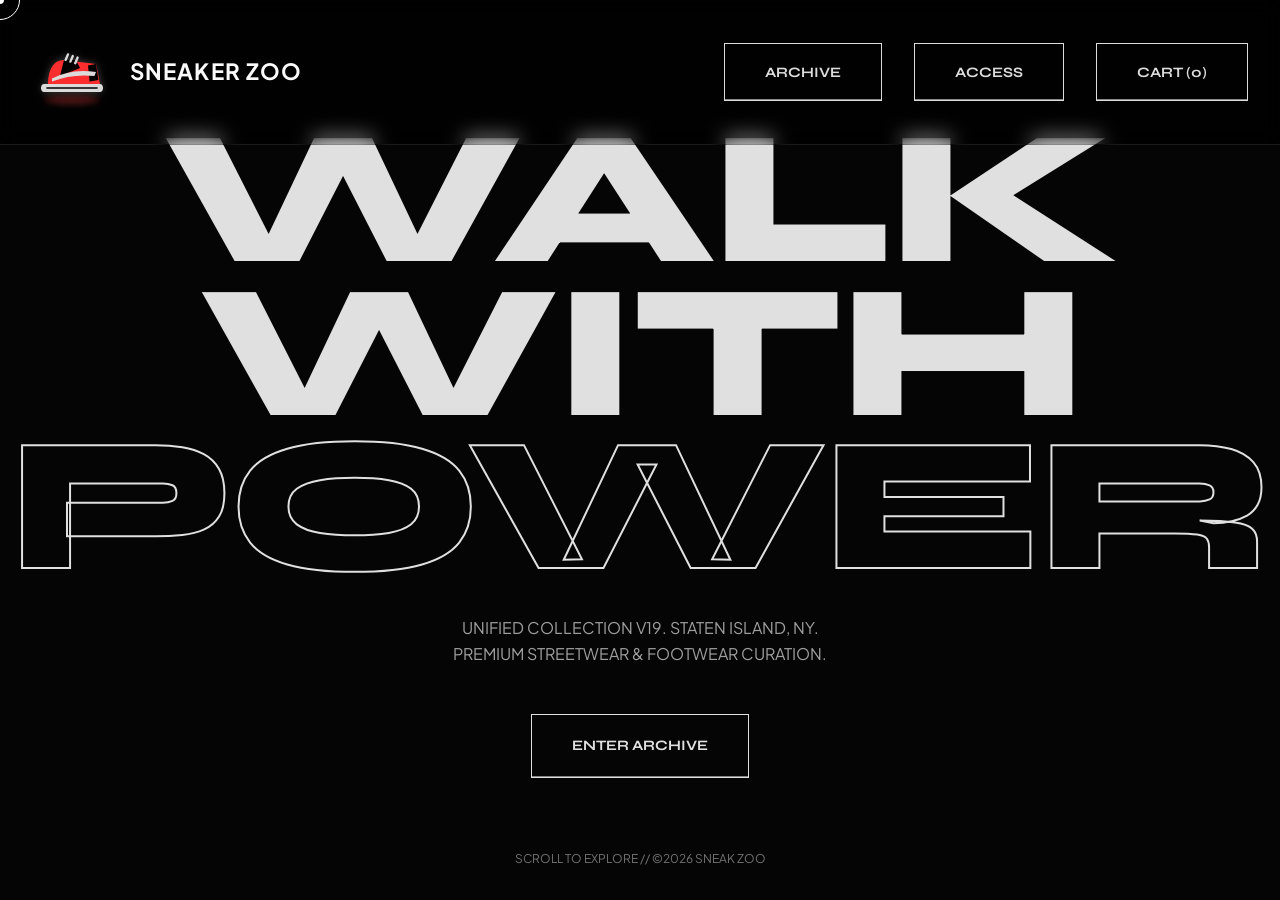
==== index.html @ f23b1800 "init: Sneaker Zoo & Apparel — full e-commerce platform with Deep Void aesthetic" ====
<!DOCTYPE html>
<html lang="en">

<head>
      <meta charset="UTF-8">
      <meta name="viewport" content="width=device-width, initial-scale=1.0">
      <title>SNEAKER ZOO // FUTURE COMMERCE</title>
      <meta name="description"
            content="The world's premier destination for kinetic footwear and rare digital artifacts. Est. 2026.">
      <link rel="stylesheet" href="styles.css">
</head>

<body>

      <!-- STEP 3: CUSTOM HEADER (Placeholder) -->
      <!-- Header injected by script.js -->

      <main class="full-height flex-center" style="flex-direction: column; position: relative;">

            <!-- HERO TEXT -->
            <h1 style="font-size: 15vw; text-align: center; line-height: 0.8; margin-bottom: 2rem;">
                  WALK<br>WITH<br><span
                        style="color: transparent; -webkit-text-stroke: 2px var(--hologram);">POWER</span>
            </h1>

            <div
                  style="font-family: var(--font-body); max-width: 400px; text-align: center; margin-bottom: 3rem; opacity: 0.7;">
                  UNIFIED COLLECTION V19. STATEN ISLAND, NY.<br>
                  PREMIUM STREETWEAR & FOOTWEAR CURATION.
            </div>

            <a href="showcase.html" class="btn-magnet">ENTER ARCHIVE</a>

      </main>

      <!-- STEP 4: CUSTOM FOOTER (Placeholder) -->
      <footer
            style="position: fixed; bottom: 0; width: 100%; padding: 2rem; text-align: center; opacity: 0.5; font-size: 12px;">
            SCROLL TO EXPLORE // ©2026 SNEAK ZOO
      </footer>

      <script src="script.js"></script>
</body>

</html>
---- styles.css ----
/* 
   SNEAKER ZOO // PHASE 19 // UNIFIED BESPOKE THEME
   FONT: Syne (Headers) + Plus Jakarta Sans (Body)
   AESTHETIC: Deep Void + Holographic Silver
*/

@import url('https://fonts.googleapis.com/css2?family=Plus+Jakarta+Sans:wght@400;500;700&family=Syne:wght@400;700;800&display=swap');

:root {
    /* --- PALETTE --- */
    --void: #050505;
    --hologram: #E0E0E0;
    --accent: #FF3333;
    /* Vivid "Error" Red for bespoke interaction */
    --surface: #0F0F0F;
    --line: rgba(224, 224, 224, 0.1);

    /* --- TYPOGRAPHY --- */
    --font-head: 'Syne', sans-serif;
    --font-body: 'Plus Jakarta Sans', sans-serif;

    /* --- SPACING & LAYOUT --- */
    --pad: 2rem;
    --radius: 0px;
    /* Brutalist sharp */
}

/* --- RESET & BASE --- */
* {
    margin: 0;
    padding: 0;
    box-sizing: border-box;
    cursor: none;
    /* Custom cursor system coming */
}

body {
    background-color: var(--void);
    color: var(--hologram);
    font-family: var(--font-body);
    font-size: 16px;
    line-height: 1.6;
    overflow-x: hidden;
    -webkit-font-smoothing: antialiased;
}

h1,
h2,
h3,
h4,
h5,
h6 {
    font-family: var(--font-head);
    font-weight: 800;
    text-transform: uppercase;
    line-height: 0.9;
    letter-spacing: -0.02em;
}

a {
    color: inherit;
    text-decoration: none;
}

/* --- CUSTOM ELEMENTS (STEP 1) --- */

/* 1. MAGNETIC BUTTONS */
.btn-magnet {
    display: inline-flex;
    align-items: center;
    justify-content: center;
    padding: 1.2rem 2.5rem;
    border: 1px solid var(--hologram);
    background: transparent;
    color: var(--hologram);
    font-family: var(--font-head);
    font-weight: 700;
    font-size: 0.9rem;
    text-transform: uppercase;
    position: relative;
    overflow: hidden;
    transition: all 0.3s cubic-bezier(0.19, 1, 0.22, 1);
    cursor: pointer;
    /* Fallback */
}

.btn-magnet::before {
    content: '';
    position: absolute;
    top: 0;
    left: 0;
    width: 100%;
    height: 100%;
    background: var(--hologram);
    transform: translateY(100%);
    transition: transform 0.3s cubic-bezier(0.19, 1, 0.22, 1);
    z-index: -1;
}

.btn-magnet:hover {
    color: var(--void);
    border-color: var(--hologram);
}

.btn-magnet:hover::before {
    transform: translateY(0);
}

/* 2. GLASS CARDS */
.card-glass {
    background: rgba(255, 255, 255, 0.02);
    border: 1px solid var(--line);
    padding: 2rem;
    transition: transform 0.4s ease, border-color 0.4s ease;
    position: relative;
    overflow: hidden;
}

.card-glass:hover {
    border-color: var(--hologram);
    transform: translateY(-5px);
}

/* 3. INPUT FIELDS */
.input-bespoke {
    width: 100%;
    background: transparent;
    border: none;
    border-bottom: 2px solid var(--line);
    padding: 1rem 0;
    color: var(--hologram);
    font-family: var(--font-body);
    font-size: 1.2rem;
    transition: border-color 0.3s;
    outline: none;
}

.input-bespoke:focus {
    border-color: var(--accent);
}

/* --- UTILITIES --- */
.text-center {
    text-align: center;
}

.full-height {
    min-height: 100vh;
}

.flex-center {
    display: flex;
    align-items: center;
    justify-content: center;
}

.grid-base {
    display: grid;
    grid-template-columns: repeat(auto-fit, minmax(300px, 1fr));
    gap: 2rem;
    padding: var(--pad);
}

/* --- RESPONSIVE BREAKPOINTS --- */
@media (max-width: 768px) {
    :root {
        --pad: 1rem;
    }

    body {
        font-size: 14px;
    }

    /* Stack Header */
    .header-glass {
        flex-direction: column;
        padding: 1rem !important;
        gap: 1rem;
    }

    .header-glass nav {
        width: 100%;
        justify-content: center;
        flex-wrap: wrap;
        gap: 0.5rem !important;
    }

    .btn-magnet {
        padding: 0.8rem 1.2rem;
        font-size: 0.75rem;
    }

    /* Stack Grid */
    .grid-base {
        grid-template-columns: 1fr;
    }

    /* Adjust Logo */
    .sneaker-icon {
        transform: scale(0.8);
    }
}

/* --- CUSTOM HEADER & NAV (Step 3 & 5) --- */
#bespoke-header {
    mix-blend-mode: difference;
    padding: var(--pad);
    transition: transform 0.4s ease;
}

#bespoke-header.hidden {
    transform: translateY(-100%);
}

.brand {
    color: var(--hologram);
    text-shadow: 0 0 20px rgba(255, 255, 255, 0.5);
    transition: opacity 0.3s;
}

.brand:hover {
    opacity: 0.5;
}

/* --- CUSTOM FOOTER (Step 4) --- */
.bespoke-footer {
    position: fixed;
    bottom: 0;
    left: 0;
    width: 100%;
    padding: var(--pad);
    display: flex;
    justify-content: space-between;
    align-items: flex-end;
    pointer-events: none;
    z-index: 50;
    mix-blend-mode: difference;
}

.footer-link {
    pointer-events: auto;
    font-family: var(--font-head);
    font-size: 10px;
    letter-spacing: 2px;
    color: var(--hologram);
    text-transform: uppercase;
    opacity: 0.5;
    transition: opacity 0.3s;
}

.footer-link:hover {
    opacity: 1;
    text-decoration: line-through;
}

/* --- CUSTOM CURSOR (Placeholder for JS) --- */
#cursor-dot,
#cursor-ring {
    position: fixed;
    top: 0;
    left: 0;
    pointer-events: none;
    z-index: 9999;
    translate: -50% -50%;
    mix-blend-mode: difference;
}

#cursor-dot {
    width: 8px;
    height: 8px;
    background: white;
    border-radius: 50%;
}

#cursor-ring {
    width: 40px;
    height: 40px;
    border: 1px solid white;
    border-radius: 50%;
    transition: width 0.2s, height 0.2s;
}

/* --- KINETIC DECONSTRUCTION LOGO --- */
.sneaker-icon {
    /* Container settings */
    filter: drop-shadow(0 0 5px rgba(224, 224, 224, 0.3));
    transition: filter 0.3s ease;
}

/* Individual Parts Transition */
.k-part {
    transition: transform 0.4s cubic-bezier(0.34, 1.56, 0.64, 1);
    /* Bouncy return */
    transform-origin: center center;
}

/* --- HOVER STATE: DETONATE --- */
.logo:hover .sneaker-icon {
    filter: drop-shadow(0 0 20px var(--accent));
}

/* 1. Sole drops down */
.logo:hover .k-sole {
    transform: translateY(18px) rotate(-6deg);
}

/* 2. Upper body floats up and left */
.logo:hover .k-upper {
    transform: translate(-6px, -18px) rotate(6deg);
}

/* 3. Panels expand outward */
.logo:hover .k-panel {
    transform: scale(1.15) translate(0px, -6px);
}

/* 4. Swoosh shoots to the right */
.logo:hover .k-swoosh {
    transform: translate(28px, -6px) scale(1.1) rotate(12deg);
}

/* 5. Laces pop off the top */
.logo:hover .k-laces {
    transform: translate(6px, -28px) rotate(18deg);
}

/* 6. Shadow shrinks */
.logo:hover .k-shadow {
    transform: scale(0.5);
    opacity: 0.4;
}
/* HEADER CLASS (Moved from Inline) */
.header-glass {
    position: fixed;
    top: 0;
    left: 0;
    width: 100%;
    padding: 1.5rem 3rem;
    display: flex;
    justify-content: space-between;
    align-items: center;
    z-index: 999;
    transition: transform 0.4s ease;
    backdrop-filter: blur(10px);
    background: rgba(5, 5, 5, 0.8);
    border-bottom: 1px solid rgba(255, 255, 255, 0.1);
}
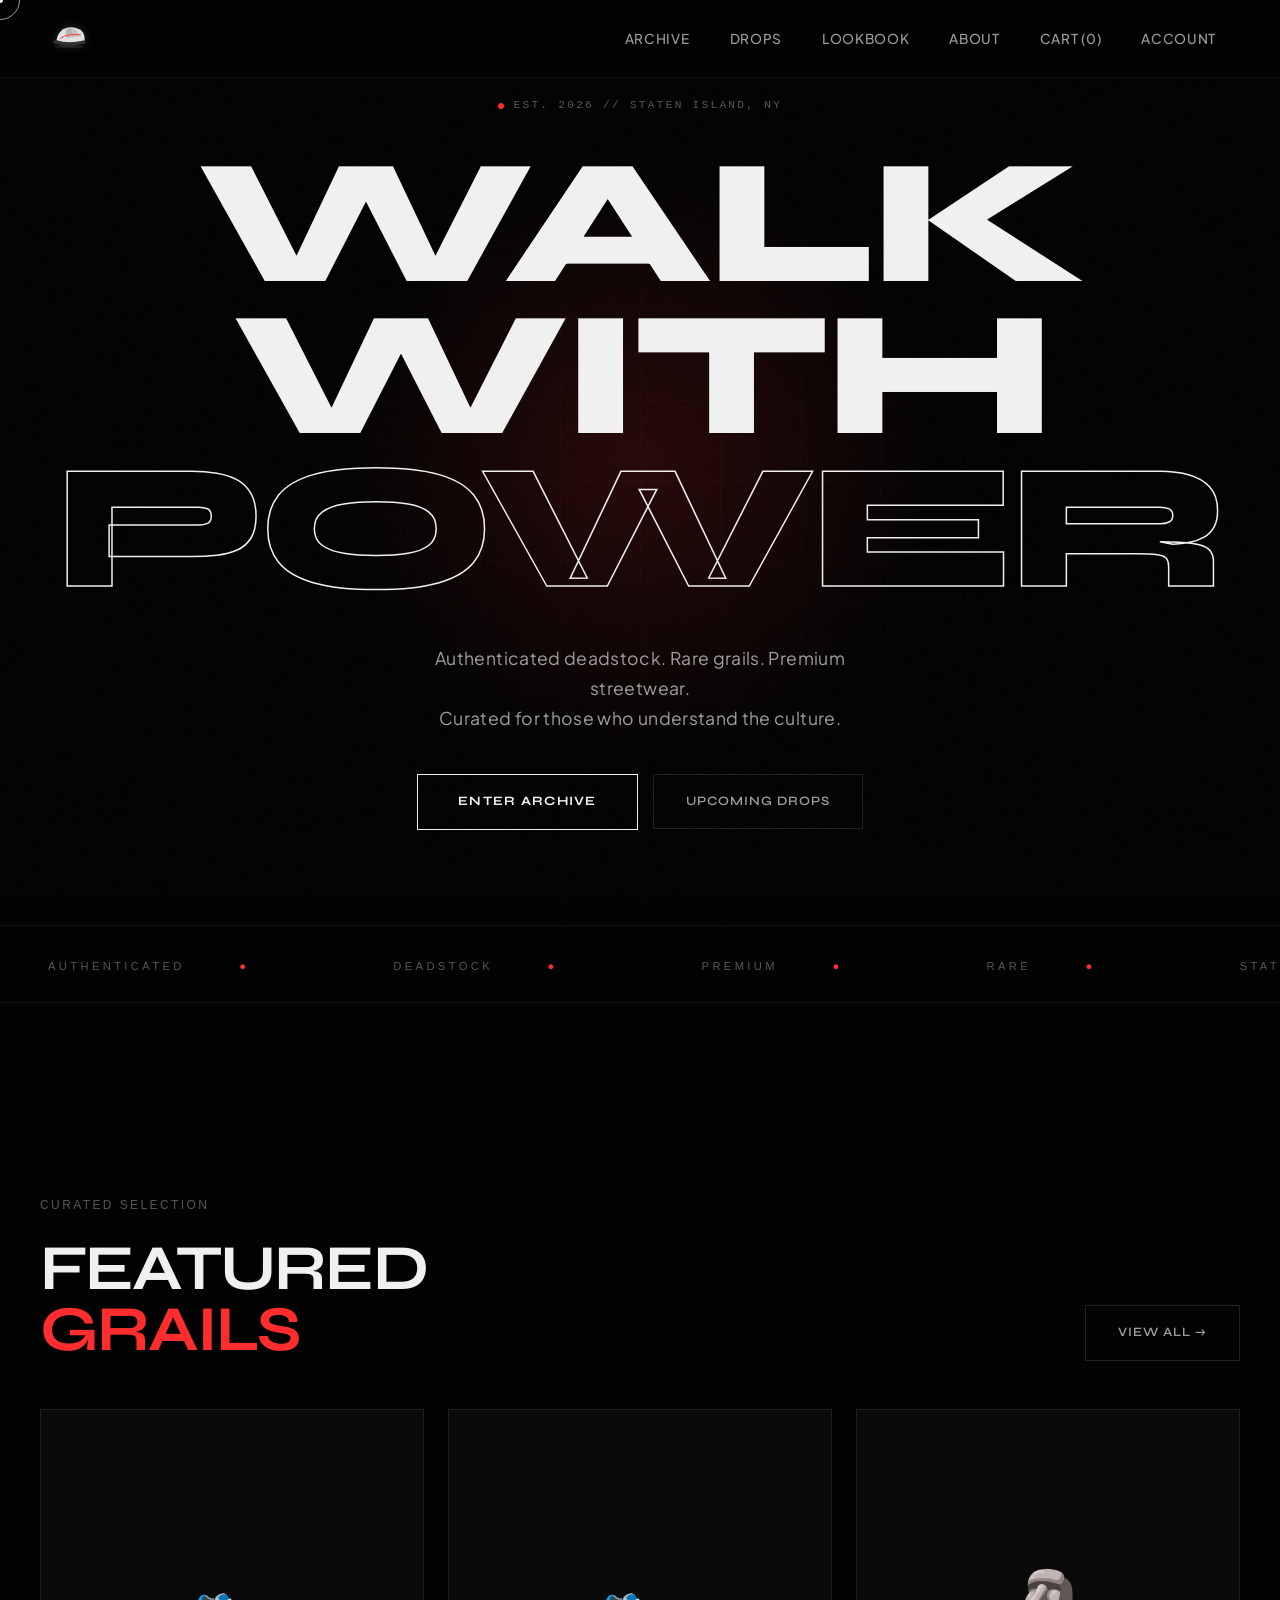
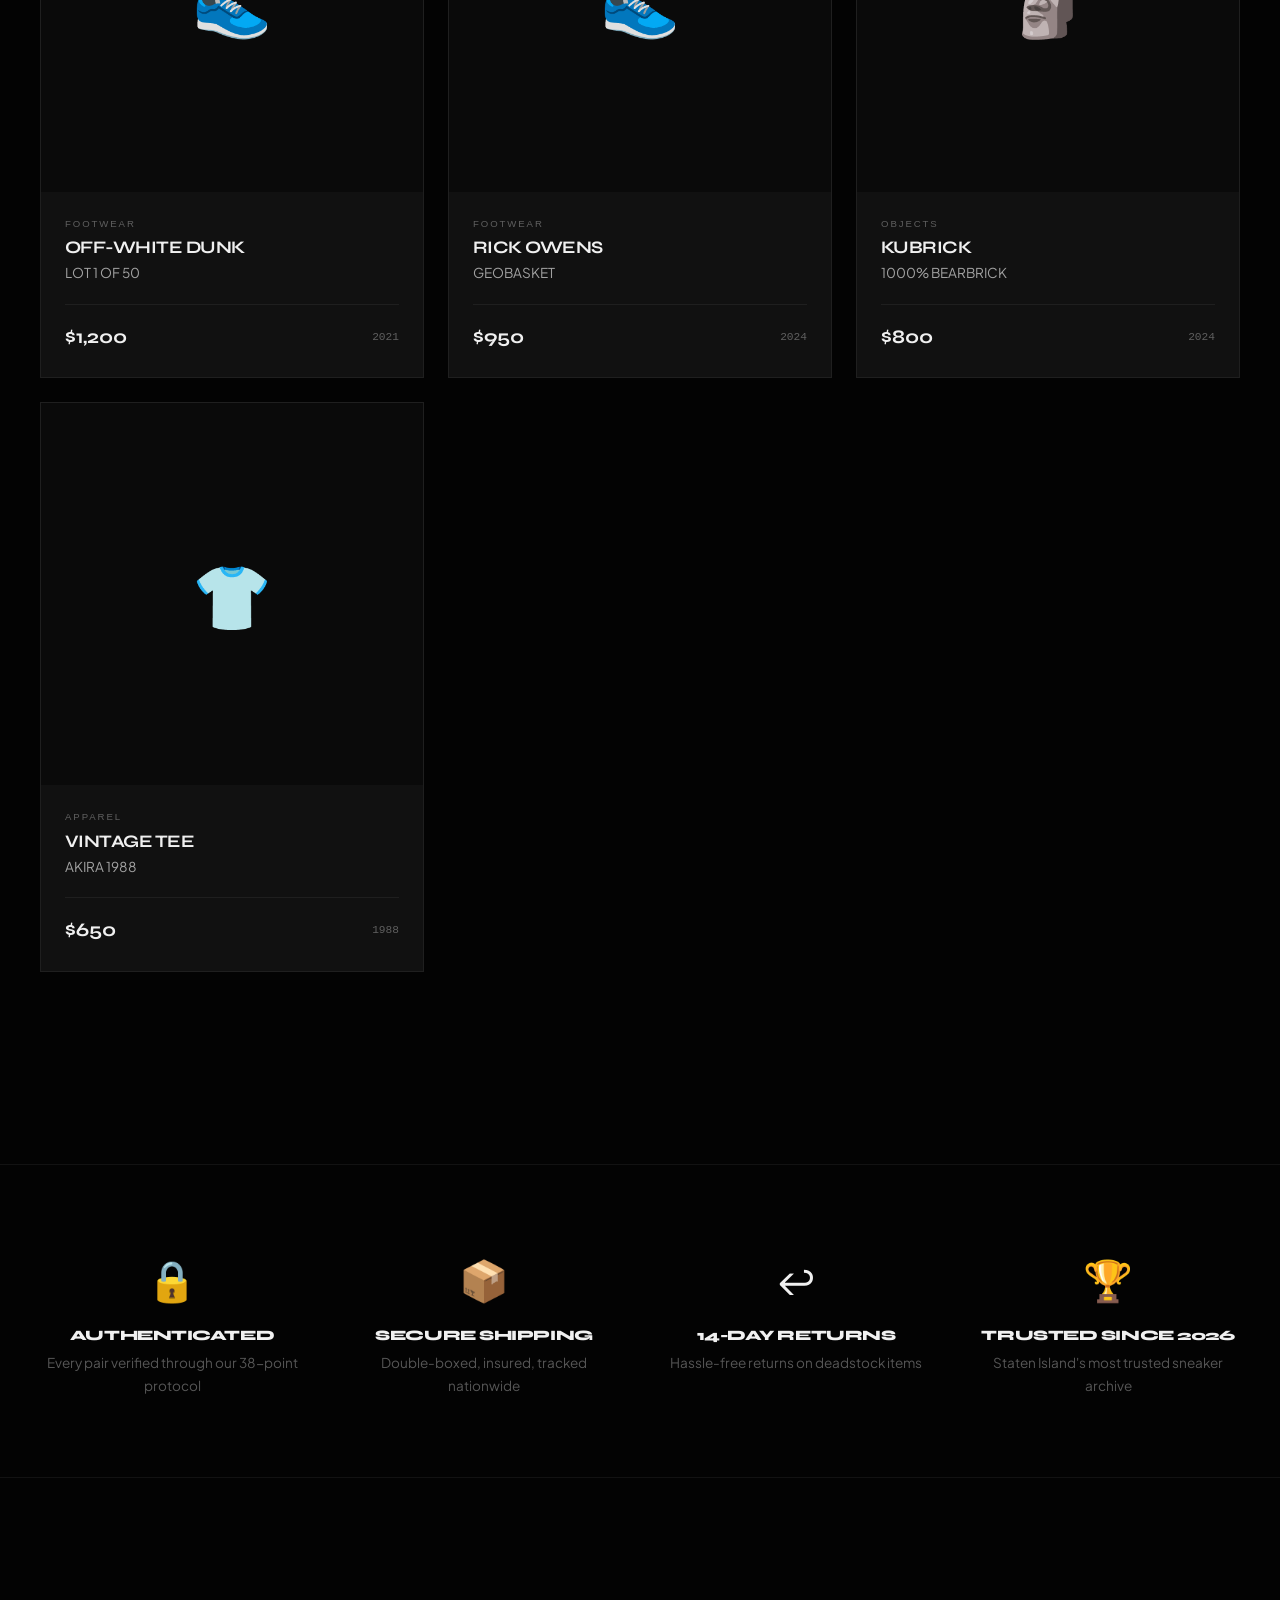
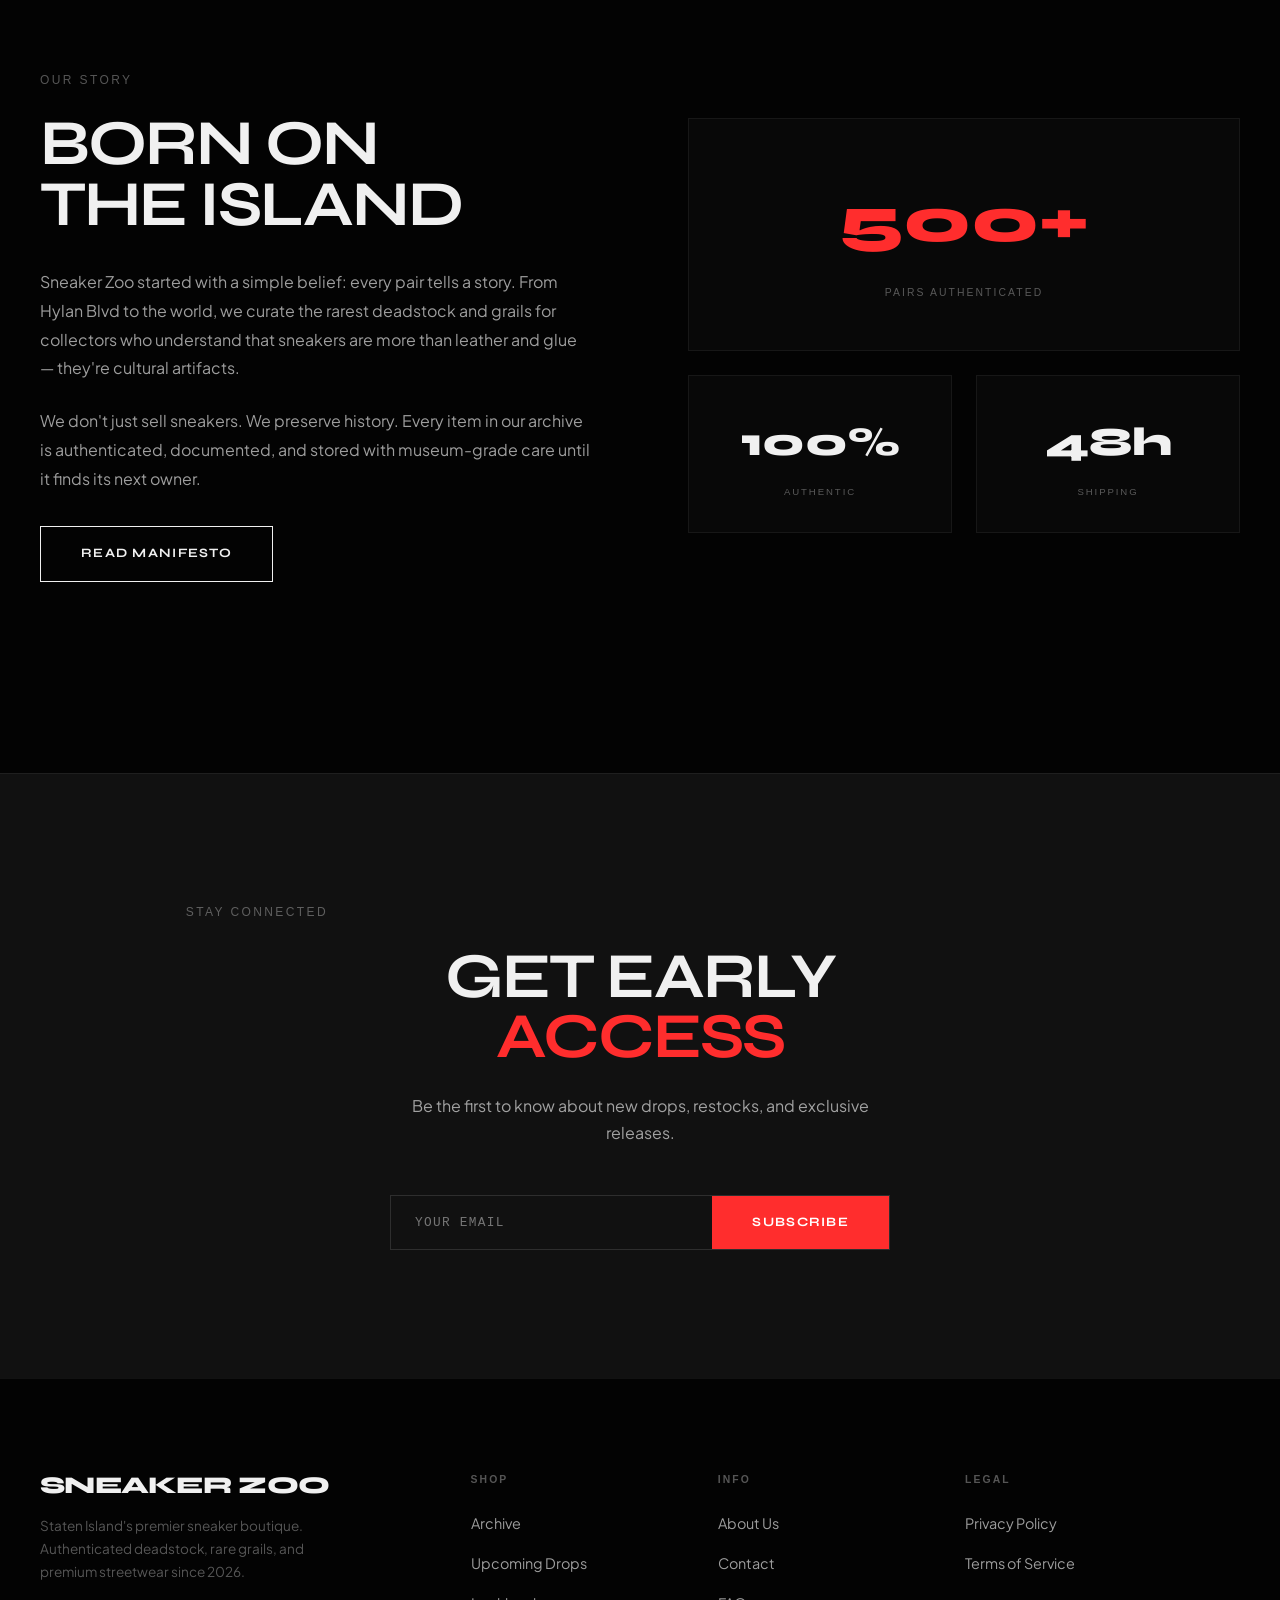
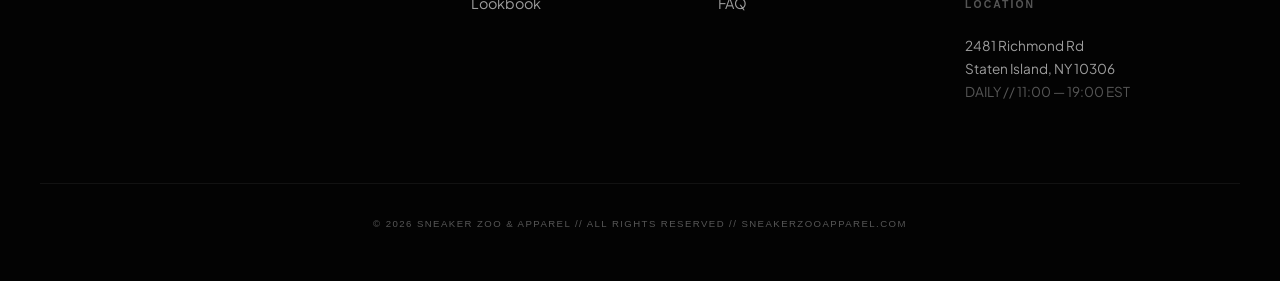
==== commit 853e3c61: "v2.0: Full creative overhaul — Midnight Luxury × Industrial Streetwear - Complete redesign with Deep" ====
--- a/index.html
+++ b/index.html
@@ -2,44 +2,193 @@
 <html lang="en">
 
 <head>
-      <meta charset="UTF-8">
-      <meta name="viewport" content="width=device-width, initial-scale=1.0">
-      <title>SNEAKER ZOO // FUTURE COMMERCE</title>
-      <meta name="description"
-            content="The world's premier destination for kinetic footwear and rare digital artifacts. Est. 2026.">
-      <link rel="stylesheet" href="styles.css">
+    <meta charset="UTF-8">
+    <meta name="viewport" content="width=device-width, initial-scale=1.0">
+    <title>SNEAKER ZOO — Staten Island's Premier Sneaker Boutique</title>
+    <meta name="description"
+        content="Authenticated deadstock, rare grails, and premium streetwear. Staten Island's most trusted sneaker archive since 2026.">
+    <meta property="og:title" content="SNEAKER ZOO — Walk With Power">
+    <meta property="og:description" content="Authenticated deadstock, rare grails, and premium streetwear.">
+    <meta property="og:type" content="website">
+    <link rel="icon" type="image/jpeg" href="favicon.jpeg">
+    <link rel="stylesheet" href="styles.css">
 </head>
 
-<body>
+<body class="loading">
 
-      <!-- STEP 3: CUSTOM HEADER (Placeholder) -->
-      <!-- Header injected by script.js -->
+    <!-- LOADER -->
+    <div id="loader">
+        <div class="loader-brand">SNEAKER ZOO</div>
+        <div class="loader-bar"></div>
+    </div>
 
-      <main class="full-height flex-center" style="flex-direction: column; position: relative;">
+    <!-- GRAIN -->
+    <div class="noise-overlay" aria-hidden="true"></div>
 
-            <!-- HERO TEXT -->
-            <h1 style="font-size: 15vw; text-align: center; line-height: 0.8; margin-bottom: 2rem;">
-                  WALK<br>WITH<br><span
-                        style="color: transparent; -webkit-text-stroke: 2px var(--hologram);">POWER</span>
+    <a href="#main-content" class="skip-link">Skip to main content</a>
+
+    <!-- HEADER injected by JS -->
+
+    <main id="main-content">
+
+        <!-- ═══ HERO ═══ -->
+        <section class="hero">
+            <div class="hero-grid"></div>
+            <div class="hero-glow"></div>
+
+            <div class="hero-badge">
+                <span class="pulse-dot"></span>
+                <span>EST. 2026 // STATEN ISLAND, NY</span>
+            </div>
+
+            <h1 class="hero-title">
+                <span>WALK</span><br>
+                <span>WITH</span><br>
+                <span class="stroke-text">POWER</span>
             </h1>
 
-            <div
-                  style="font-family: var(--font-body); max-width: 400px; text-align: center; margin-bottom: 3rem; opacity: 0.7;">
-                  UNIFIED COLLECTION V19. STATEN ISLAND, NY.<br>
-                  PREMIUM STREETWEAR & FOOTWEAR CURATION.
+            <p class="hero-subtitle">
+                Authenticated deadstock. Rare grails. Premium streetwear.<br>
+                Curated for those who understand the culture.
+            </p>
+
+            <div style="display: flex; gap: 1rem; position: relative; z-index: 2; flex-wrap: wrap; justify-content: center;">
+                <a href="showcase.html" class="btn-magnet">ENTER ARCHIVE</a>
+                <a href="drops.html" class="btn-gallery">UPCOMING DROPS</a>
             </div>
+        </section>
 
-            <a href="showcase.html" class="btn-magnet">ENTER ARCHIVE</a>
+        <!-- ═══ MARQUEE ═══ -->
+        <div class="marquee">
+            <div class="marquee-track">
+                <span>AUTHENTICATED <span class="accent-dot">●</span></span>
+                <span>DEADSTOCK <span class="accent-dot">●</span></span>
+                <span>PREMIUM <span class="accent-dot">●</span></span>
+                <span>RARE <span class="accent-dot">●</span></span>
+                <span>STATEN ISLAND <span class="accent-dot">●</span></span>
+                <span>CULTURE <span class="accent-dot">●</span></span>
+                <span>GRAILS <span class="accent-dot">●</span></span>
+                <span>STREETWEAR <span class="accent-dot">●</span></span>
+                <!-- Duplicate for seamless loop -->
+                <span>AUTHENTICATED <span class="accent-dot">●</span></span>
+                <span>DEADSTOCK <span class="accent-dot">●</span></span>
+                <span>PREMIUM <span class="accent-dot">●</span></span>
+                <span>RARE <span class="accent-dot">●</span></span>
+                <span>STATEN ISLAND <span class="accent-dot">●</span></span>
+                <span>CULTURE <span class="accent-dot">●</span></span>
+                <span>GRAILS <span class="accent-dot">●</span></span>
+                <span>STREETWEAR <span class="accent-dot">●</span></span>
+            </div>
+        </div>
 
-      </main>
+        <!-- ═══ FEATURED PRODUCTS ═══ -->
+        <section class="section">
+            <div class="container">
+                <div class="reveal" style="display: flex; justify-content: space-between; align-items: flex-end; margin-bottom: 3rem; flex-wrap: wrap; gap: 1rem;">
+                    <div>
+                        <p class="chapter-title">CURATED SELECTION</p>
+                        <h2 class="display-medium">Featured<br><span class="text-accent">Grails</span></h2>
+                    </div>
+                    <a href="showcase.html" class="btn-gallery">VIEW ALL →</a>
+                </div>
 
-      <!-- STEP 4: CUSTOM FOOTER (Placeholder) -->
-      <footer
-            style="position: fixed; bottom: 0; width: 100%; padding: 2rem; text-align: center; opacity: 0.5; font-size: 12px;">
-            SCROLL TO EXPLORE // ©2026 SNEAK ZOO
-      </footer>
+                <div id="featured-grid" class="grid-base stagger-children" style="padding: 0;">
+                    <!-- Injected by JS — top 4 products -->
+                </div>
+            </div>
+        </section>
 
-      <script src="script.js"></script>
+        <!-- ═══ TRUST BADGES ═══ -->
+        <section style="border-top: 1px solid var(--line); border-bottom: 1px solid var(--line); padding: 5rem 0;">
+            <div class="container">
+                <div class="reveal" style="display: grid; grid-template-columns: repeat(auto-fit, minmax(220px, 1fr)); gap: 3rem; text-align: center;">
+                    <div>
+                        <div style="font-size: 2.5rem; margin-bottom: 1rem;">🔒</div>
+                        <h4 style="font-family: var(--font-head); font-size: 0.9rem; margin-bottom: 0.5rem;">AUTHENTICATED</h4>
+                        <p style="font-size: 0.85rem; color: var(--text-muted);">Every pair verified through our 38-point protocol</p>
+                    </div>
+                    <div>
+                        <div style="font-size: 2.5rem; margin-bottom: 1rem;">📦</div>
+                        <h4 style="font-family: var(--font-head); font-size: 0.9rem; margin-bottom: 0.5rem;">SECURE SHIPPING</h4>
+                        <p style="font-size: 0.85rem; color: var(--text-muted);">Double-boxed, insured, tracked nationwide</p>
+                    </div>
+                    <div>
+                        <div style="font-size: 2.5rem; margin-bottom: 1rem;">↩️</div>
+                        <h4 style="font-family: var(--font-head); font-size: 0.9rem; margin-bottom: 0.5rem;">14-DAY RETURNS</h4>
+                        <p style="font-size: 0.85rem; color: var(--text-muted);">Hassle-free returns on deadstock items</p>
+                    </div>
+                    <div>
+                        <div style="font-size: 2.5rem; margin-bottom: 1rem;">🏆</div>
+                        <h4 style="font-family: var(--font-head); font-size: 0.9rem; margin-bottom: 0.5rem;">TRUSTED SINCE 2026</h4>
+                        <p style="font-size: 0.85rem; color: var(--text-muted);">Staten Island's most trusted sneaker archive</p>
+                    </div>
+                </div>
+            </div>
+        </section>
+
+        <!-- ═══ BRAND STORY ═══ -->
+        <section class="section">
+            <div class="container" style="display: grid; grid-template-columns: 1fr 1fr; gap: 6rem; align-items: center;">
+                <div class="reveal-left">
+                    <p class="chapter-title">OUR STORY</p>
+                    <h2 class="display-medium" style="margin-bottom: 2rem;">Born On<br>The Island</h2>
+                    <p style="margin-bottom: 1.5rem; line-height: 1.8;">
+                        Sneaker Zoo started with a simple belief: every pair tells a story. From Hylan Blvd to the world, 
+                        we curate the rarest deadstock and grails for collectors who understand that sneakers are more 
+                        than leather and glue — they're cultural artifacts.
+                    </p>
+                    <p style="margin-bottom: 2rem; line-height: 1.8;">
+                        We don't just sell sneakers. We preserve history. Every item in our archive is authenticated, 
+                        documented, and stored with museum-grade care until it finds its next owner.
+                    </p>
+                    <a href="about.html" class="btn-magnet">READ MANIFESTO</a>
+                </div>
+                <div class="reveal-right" style="display: flex; flex-direction: column; gap: 1.5rem;">
+                    <div class="card-glass" style="text-align: center; padding: 3rem;">
+                        <div style="font-family: var(--font-head); font-size: 4rem; font-weight: 800; color: var(--accent);">500+</div>
+                        <div style="font-family: var(--font-cyber); font-size: 0.65rem; letter-spacing: 0.2em; color: var(--text-muted); margin-top: 0.5rem;">PAIRS AUTHENTICATED</div>
+                    </div>
+                    <div style="display: grid; grid-template-columns: 1fr 1fr; gap: 1.5rem;">
+                        <div class="card-glass" style="text-align: center; padding: 2rem;">
+                            <div style="font-family: var(--font-head); font-size: 2.5rem; font-weight: 800;">100%</div>
+                            <div style="font-family: var(--font-cyber); font-size: 0.6rem; letter-spacing: 0.2em; color: var(--text-muted); margin-top: 0.5rem;">AUTHENTIC</div>
+                        </div>
+                        <div class="card-glass" style="text-align: center; padding: 2rem;">
+                            <div style="font-family: var(--font-head); font-size: 2.5rem; font-weight: 800;">48h</div>
+                            <div style="font-family: var(--font-cyber); font-size: 0.6rem; letter-spacing: 0.2em; color: var(--text-muted); margin-top: 0.5rem;">SHIPPING</div>
+                        </div>
+                    </div>
+                </div>
+            </div>
+        </section>
+
+        <!-- ═══ NEWSLETTER / CTA ═══ -->
+        <section style="padding: 8rem 0; background: var(--surface); border-top: 1px solid var(--line);">
+            <div class="container" style="text-align: center;">
+                <div class="reveal">
+                    <p class="chapter-title">STAY CONNECTED</p>
+                    <h2 class="display-medium" style="margin-bottom: 1.5rem;">Get Early<br><span class="text-accent">Access</span></h2>
+                    <p style="max-width: 500px; margin: 0 auto 3rem; color: var(--text-secondary);">
+                        Be the first to know about new drops, restocks, and exclusive releases.
+                    </p>
+                    <form id="home-newsletter" style="display: flex; gap: 0; max-width: 500px; margin: 0 auto; border: 1px solid var(--line-strong);">
+                        <input type="email" placeholder="YOUR EMAIL" required
+                            style="flex: 1; background: transparent; border: none; color: var(--text-primary); padding: 1.2rem 1.5rem; font-family: var(--font-mono); font-size: 0.8rem; letter-spacing: 0.1em; outline: none;">
+                        <button type="submit" class="btn-accent" style="border: none; white-space: nowrap;">
+                            <span>SUBSCRIBE</span>
+                        </button>
+                    </form>
+                </div>
+            </div>
+        </section>
+
+    </main>
+
+    <!-- FOOTER injected by JS -->
+    <div id="footer-container"></div>
+
+    <script src="data.js"></script>
+    <script src="script.js"></script>
 </body>
 
 </html>
--- a/styles.css
+++ b/styles.css
@@ -1,49 +1,170 @@
 /* 
-   SNEAKER ZOO // PHASE 19 // UNIFIED BESPOKE THEME
-   FONT: Syne (Headers) + Plus Jakarta Sans (Body)
-   AESTHETIC: Deep Void + Holographic Silver
+   SNEAKER ZOO // V2.0 CREATIVE OVERHAUL
+   AESTHETIC: Midnight Luxury × Industrial Streetwear
+   FONTS: Syne (Display) + Plus Jakarta Sans (Body) + Syncopate (Accent)
 */
 
-@import url('https://fonts.googleapis.com/css2?family=Plus+Jakarta+Sans:wght@400;500;700&family=Syne:wght@400;700;800&display=swap');
-
+@import url('https://fonts.googleapis.com/css2?family=Plus+Jakarta+Sans:wght@300;400;500;600;700&family=Syne:wght@400;600;700;800&family=Syncopate:wght@400;700&display=swap');
+
+/* ═══════════════════════════════════════════════
+   DESIGN TOKENS
+   ═══════════════════════════════════════════════ */
 :root {
-    /* --- PALETTE --- */
-    --void: #050505;
-    --hologram: #E0E0E0;
-    --accent: #FF3333;
-    /* Vivid "Error" Red for bespoke interaction */
-    --surface: #0F0F0F;
-    --line: rgba(224, 224, 224, 0.1);
-
-    /* --- TYPOGRAPHY --- */
+    /* Core Palette */
+    --void: #030303;
+    --void-light: #0a0a0a;
+    --surface: #111111;
+    --surface-elevated: #1a1a1a;
+    --line: rgba(255, 255, 255, 0.06);
+    --line-strong: rgba(255, 255, 255, 0.12);
+
+    /* Text */
+    --text-primary: #f0f0f0;
+    --text-secondary: rgba(240, 240, 240, 0.65);
+    --text-muted: rgba(240, 240, 240, 0.35);
+
+    /* Accent System */
+    --accent: #ff2d2d;
+    --accent-glow: rgba(255, 45, 45, 0.15);
+    --accent-soft: rgba(255, 45, 45, 0.08);
+    --hologram: #e8e8e8;
+    --gold: #c9a84c;
+    --ice: #7dd3fc;
+
+    /* Typography Scale */
     --font-head: 'Syne', sans-serif;
     --font-body: 'Plus Jakarta Sans', sans-serif;
-
-    /* --- SPACING & LAYOUT --- */
-    --pad: 2rem;
+    --font-cyber: 'Syncopate', sans-serif;
+    --font-mono: 'SF Mono', 'Fira Code', monospace;
+
+    /* Spacing */
+    --pad: 2.5rem;
+    --section-gap: 12rem;
     --radius: 0px;
-    /* Brutalist sharp */
-}
-
-/* --- RESET & BASE --- */
-* {
+    --radius-sm: 4px;
+    --radius-lg: 12px;
+
+    /* Motion */
+    --ease-out-expo: cubic-bezier(0.16, 1, 0.3, 1);
+    --ease-spring: cubic-bezier(0.34, 1.56, 0.64, 1);
+    --ease-smooth: cubic-bezier(0.4, 0, 0.2, 1);
+    --duration-fast: 0.2s;
+    --duration-base: 0.4s;
+    --duration-slow: 0.8s;
+
+    /* Z-index */
+    --z-cursor: 9999;
+    --z-toast: 1000;
+    --z-header: 999;
+    --z-overlay: 900;
+    --z-modal: 800;
+}
+
+/* ═══════════════════════════════════════════════
+   RESET & BASE
+   ═══════════════════════════════════════════════ */
+*,
+*::before,
+*::after {
     margin: 0;
     padding: 0;
     box-sizing: border-box;
-    cursor: none;
-    /* Custom cursor system coming */
+}
+
+html {
+    scroll-behavior: smooth;
+    scrollbar-width: thin;
+    scrollbar-color: var(--accent) var(--void);
+}
+
+html::-webkit-scrollbar {
+    width: 6px;
+}
+
+html::-webkit-scrollbar-track {
+    background: var(--void);
+}
+
+html::-webkit-scrollbar-thumb {
+    background: var(--accent);
+    border-radius: 3px;
 }
 
 body {
     background-color: var(--void);
-    color: var(--hologram);
+    color: var(--text-primary);
     font-family: var(--font-body);
     font-size: 16px;
-    line-height: 1.6;
+    line-height: 1.7;
     overflow-x: hidden;
     -webkit-font-smoothing: antialiased;
-}
-
+    -moz-osx-font-smoothing: grayscale;
+}
+
+/* Loading State */
+body.loading {
+    overflow: hidden;
+}
+
+::selection {
+    background: var(--accent);
+    color: var(--void);
+}
+
+/* ═══════════════════════════════════════════════
+   ACCESSIBILITY (WCAG 2.1 AA)
+   ═══════════════════════════════════════════════ */
+.skip-link {
+    position: absolute;
+    top: -100%;
+    left: 1rem;
+    background: var(--accent);
+    color: #fff;
+    padding: 0.75rem 1.5rem;
+    font-family: var(--font-head);
+    font-weight: 700;
+    font-size: 0.9rem;
+    text-decoration: none;
+    z-index: 10000;
+    transition: top var(--duration-fast) ease;
+}
+
+.skip-link:focus {
+    top: 1rem;
+}
+
+:focus-visible {
+    outline: 2px solid var(--accent);
+    outline-offset: 3px;
+}
+
+.sr-only {
+    position: absolute;
+    width: 1px;
+    height: 1px;
+    padding: 0;
+    margin: -1px;
+    overflow: hidden;
+    clip: rect(0, 0, 0, 0);
+    white-space: nowrap;
+    border: 0;
+}
+
+@media (prefers-reduced-motion: reduce) {
+
+    *,
+    *::before,
+    *::after {
+        animation-duration: 0.01ms !important;
+        animation-iteration-count: 1 !important;
+        transition-duration: 0.01ms !important;
+        scroll-behavior: auto !important;
+    }
+}
+
+/* ═══════════════════════════════════════════════
+   TYPOGRAPHY
+   ═══════════════════════════════════════════════ */
 h1,
 h2,
 h3,
@@ -53,85 +174,600 @@
     font-family: var(--font-head);
     font-weight: 800;
     text-transform: uppercase;
-    line-height: 0.9;
-    letter-spacing: -0.02em;
+    line-height: 0.95;
+    letter-spacing: -0.03em;
+    color: var(--text-primary);
 }
 
 a {
     color: inherit;
     text-decoration: none;
-}
-
-/* --- CUSTOM ELEMENTS (STEP 1) --- */
-
-/* 1. MAGNETIC BUTTONS */
+    transition: color var(--duration-fast) ease;
+}
+
+p {
+    color: var(--text-secondary);
+    max-width: 65ch;
+}
+
+.display-huge {
+    font-size: clamp(4rem, 12vw, 12rem);
+    font-weight: 800;
+    line-height: 0.85;
+    font-family: var(--font-head);
+}
+
+.display-large {
+    font-size: clamp(3rem, 8vw, 7rem);
+    font-weight: 800;
+    line-height: 0.9;
+}
+
+.display-medium {
+    font-size: clamp(2rem, 5vw, 4rem);
+    font-weight: 700;
+}
+
+.chapter-title {
+    font-family: var(--font-cyber);
+    font-size: 0.75rem;
+    letter-spacing: 0.2em;
+    color: var(--text-muted);
+    text-transform: uppercase;
+    margin-bottom: 1.5rem;
+}
+
+.section-title {
+    font-family: var(--font-head);
+    font-weight: 800;
+    text-transform: uppercase;
+}
+
+.text-accent {
+    color: var(--accent);
+}
+
+.text-muted {
+    color: var(--text-muted);
+}
+
+.text-gold {
+    color: var(--gold);
+}
+
+.text-center {
+    text-align: center;
+}
+
+/* ═══════════════════════════════════════════════
+   LOADING SCREEN
+   ═══════════════════════════════════════════════ */
+#loader {
+    position: fixed;
+    inset: 0;
+    background: var(--void);
+    z-index: 10001;
+    display: flex;
+    flex-direction: column;
+    align-items: center;
+    justify-content: center;
+    transition: opacity 0.6s var(--ease-out-expo), visibility 0.6s;
+}
+
+#loader.hidden {
+    opacity: 0;
+    visibility: hidden;
+    pointer-events: none;
+}
+
+#loader .loader-brand {
+    font-family: var(--font-cyber);
+    font-size: 1.2rem;
+    letter-spacing: 0.3em;
+    color: var(--text-primary);
+    margin-bottom: 2rem;
+}
+
+#loader .loader-bar {
+    width: 200px;
+    height: 2px;
+    background: var(--line);
+    position: relative;
+    overflow: hidden;
+}
+
+#loader .loader-bar::after {
+    content: '';
+    position: absolute;
+    top: 0;
+    left: -100%;
+    width: 100%;
+    height: 100%;
+    background: var(--accent);
+    animation: loaderSlide 1.2s var(--ease-out-expo) forwards;
+}
+
+@keyframes loaderSlide {
+    to {
+        left: 0;
+    }
+}
+
+/* ═══════════════════════════════════════════════
+   GRAIN / NOISE OVERLAY
+   ═══════════════════════════════════════════════ */
+.noise-overlay {
+    position: fixed;
+    inset: 0;
+    pointer-events: none;
+    z-index: var(--z-overlay);
+    opacity: 0.03;
+    background-image: url("data:image/svg+xml,%3Csvg viewBox='0 0 256 256' xmlns='http://www.w3.org/2000/svg'%3E%3Cfilter id='n'%3E%3CfeTurbulence type='fractalNoise' baseFrequency='0.9' numOctaves='4' stitchTiles='stitch'/%3E%3C/filter%3E%3Crect width='100%25' height='100%25' filter='url(%23n)'/%3E%3C/svg%3E");
+    background-repeat: repeat;
+    mix-blend-mode: overlay;
+}
+
+/* ═══════════════════════════════════════════════
+   HEADER — GLASS
+   ═══════════════════════════════════════════════ */
+.header-glass {
+    position: fixed;
+    top: 0;
+    left: 0;
+    width: 100%;
+    padding: 1.2rem 3rem;
+    display: flex;
+    justify-content: space-between;
+    align-items: center;
+    z-index: var(--z-header);
+    transition: transform var(--duration-base) var(--ease-out-expo),
+        background var(--duration-base) ease;
+    background: rgba(3, 3, 3, 0.6);
+    backdrop-filter: blur(20px) saturate(1.5);
+    -webkit-backdrop-filter: blur(20px) saturate(1.5);
+    border-bottom: 1px solid var(--line);
+}
+
+.header-glass.scrolled {
+    background: rgba(3, 3, 3, 0.92);
+}
+
+#bespoke-header {
+    padding: var(--pad);
+    transition: transform var(--duration-base) var(--ease-out-expo);
+}
+
+.brand {
+    color: var(--text-primary);
+    text-shadow: 0 0 30px rgba(255, 255, 255, 0.15);
+    transition: opacity var(--duration-fast);
+}
+
+.brand:hover {
+    opacity: 0.6;
+}
+
+.header-glass nav {
+    display: flex;
+    gap: 0.5rem;
+    align-items: center;
+}
+
+/* ─── Hamburger Button ─── */
+.hamburger {
+    display: none;
+    background: none;
+    border: none;
+    cursor: pointer;
+    padding: 0.5rem;
+    z-index: calc(var(--z-header) + 2);
+    flex-direction: column;
+    gap: 5px;
+    width: 32px;
+    height: 32px;
+    justify-content: center;
+    align-items: center;
+}
+
+.hamburger-line {
+    display: block;
+    width: 22px;
+    height: 2px;
+    background: var(--text-primary);
+    transition: transform 0.3s ease, opacity 0.3s ease;
+    transform-origin: center;
+}
+
+.hamburger.is-active .hamburger-line:nth-child(1) {
+    transform: translateY(7px) rotate(45deg);
+}
+
+.hamburger.is-active .hamburger-line:nth-child(2) {
+    opacity: 0;
+}
+
+.hamburger.is-active .hamburger-line:nth-child(3) {
+    transform: translateY(-7px) rotate(-45deg);
+}
+
+/* ─── Mobile Nav ─── */
+@media (max-width: 768px) {
+    .hamburger {
+        display: flex;
+    }
+
+    .header-glass nav {
+        position: fixed;
+        top: 0;
+        left: 0;
+        width: 100%;
+        height: 100dvh;
+        background: rgba(3, 3, 3, 0.95);
+        backdrop-filter: blur(30px) saturate(1.5);
+        -webkit-backdrop-filter: blur(30px) saturate(1.5);
+        flex-direction: column;
+        justify-content: center;
+        align-items: center;
+        gap: 0;
+        z-index: calc(var(--z-header) + 1);
+        opacity: 0;
+        pointer-events: none;
+        transition: opacity 0.3s ease;
+    }
+
+    .header-glass nav.nav-open {
+        opacity: 1;
+        pointer-events: all;
+    }
+
+    .header-glass nav .nav-link {
+        font-size: 1.4rem;
+        padding: 1rem 2rem;
+        letter-spacing: 0.1em;
+        width: 100%;
+        text-align: center;
+        border-bottom: 1px solid var(--line);
+    }
+
+    .header-glass nav .nav-link:last-child {
+        border-bottom: none;
+    }
+}
+
+/* Nav Links */
+.nav-link {
+    color: var(--text-secondary);
+    font-family: var(--font-body);
+    font-size: 0.85rem;
+    font-weight: 500;
+    letter-spacing: 0.05em;
+    padding: 0.5rem 1rem;
+    position: relative;
+    transition: color var(--duration-fast) ease;
+}
+
+.nav-link:hover {
+    color: var(--text-primary);
+}
+
+.nav-link::after {
+    content: '';
+    position: absolute;
+    bottom: 0;
+    left: 50%;
+    width: 0;
+    height: 1px;
+    background: var(--accent);
+    transition: width var(--duration-base) var(--ease-out-expo),
+        left var(--duration-base) var(--ease-out-expo);
+}
+
+.nav-link:hover::after {
+    width: 100%;
+    left: 0;
+}
+
+/* ═══════════════════════════════════════════════
+   BUTTONS
+   ═══════════════════════════════════════════════ */
+
+/* Primary — Magnetic */
 .btn-magnet {
     display: inline-flex;
     align-items: center;
     justify-content: center;
-    padding: 1.2rem 2.5rem;
-    border: 1px solid var(--hologram);
+    gap: 0.5rem;
+    padding: 1rem 2.5rem;
+    border: 1px solid var(--text-primary);
     background: transparent;
-    color: var(--hologram);
+    color: var(--text-primary);
     font-family: var(--font-head);
     font-weight: 700;
-    font-size: 0.9rem;
+    font-size: 0.8rem;
+    letter-spacing: 0.1em;
     text-transform: uppercase;
     position: relative;
     overflow: hidden;
-    transition: all 0.3s cubic-bezier(0.19, 1, 0.22, 1);
     cursor: pointer;
-    /* Fallback */
+    transition: all var(--duration-base) var(--ease-out-expo);
+    will-change: transform;
 }
 
 .btn-magnet::before {
     content: '';
     position: absolute;
-    top: 0;
-    left: 0;
-    width: 100%;
-    height: 100%;
-    background: var(--hologram);
-    transform: translateY(100%);
-    transition: transform 0.3s cubic-bezier(0.19, 1, 0.22, 1);
+    inset: 0;
+    background: var(--text-primary);
+    transform: scaleX(0);
+    transform-origin: left;
+    transition: transform var(--duration-base) var(--ease-out-expo);
     z-index: -1;
 }
 
 .btn-magnet:hover {
     color: var(--void);
-    border-color: var(--hologram);
+    border-color: var(--text-primary);
 }
 
 .btn-magnet:hover::before {
-    transform: translateY(0);
-}
-
-/* 2. GLASS CARDS */
+    transform: scaleX(1);
+}
+
+.btn-magnet:focus-visible {
+    outline: 2px solid var(--accent);
+    outline-offset: 3px;
+}
+
+/* Accent Button */
+.btn-accent {
+    display: inline-flex;
+    align-items: center;
+    justify-content: center;
+    gap: 0.5rem;
+    padding: 1rem 2.5rem;
+    border: none;
+    background: var(--accent);
+    color: white;
+    font-family: var(--font-head);
+    font-weight: 700;
+    font-size: 0.8rem;
+    letter-spacing: 0.1em;
+    text-transform: uppercase;
+    cursor: pointer;
+    position: relative;
+    overflow: hidden;
+    transition: all var(--duration-base) var(--ease-out-expo);
+}
+
+.btn-accent::before {
+    content: '';
+    position: absolute;
+    inset: 0;
+    background: white;
+    transform: scaleX(0);
+    transform-origin: left;
+    transition: transform var(--duration-base) var(--ease-out-expo);
+    z-index: 0;
+}
+
+.btn-accent:hover::before {
+    transform: scaleX(1);
+}
+
+.btn-accent:hover {
+    color: var(--accent);
+}
+
+.btn-accent span {
+    position: relative;
+    z-index: 1;
+}
+
+/* Ghost / Gallery Button */
+.btn-gallery {
+    display: inline-flex;
+    align-items: center;
+    justify-content: center;
+    padding: 1rem 2rem;
+    border: 1px solid var(--line-strong);
+    background: transparent;
+    color: var(--text-secondary);
+    font-family: var(--font-head);
+    font-weight: 600;
+    font-size: 0.8rem;
+    letter-spacing: 0.08em;
+    text-transform: uppercase;
+    cursor: pointer;
+    transition: all var(--duration-base) ease;
+}
+
+.btn-gallery:hover {
+    border-color: var(--accent);
+    color: var(--accent);
+    background: var(--accent-soft);
+}
+
+/* Small pill button */
+.btn-pill {
+    display: inline-flex;
+    align-items: center;
+    padding: 0.5rem 1.2rem;
+    border-radius: 100px;
+    border: 1px solid var(--line-strong);
+    background: transparent;
+    color: var(--text-secondary);
+    font-family: var(--font-body);
+    font-weight: 500;
+    font-size: 0.75rem;
+    letter-spacing: 0.05em;
+    text-transform: uppercase;
+    cursor: pointer;
+    transition: all var(--duration-fast) ease;
+}
+
+.btn-pill:hover,
+.btn-pill.active {
+    background: var(--text-primary);
+    color: var(--void);
+    border-color: var(--text-primary);
+}
+
+/* ═══════════════════════════════════════════════
+   CARDS
+   ═══════════════════════════════════════════════ */
 .card-glass {
     background: rgba(255, 255, 255, 0.02);
     border: 1px solid var(--line);
     padding: 2rem;
-    transition: transform 0.4s ease, border-color 0.4s ease;
     position: relative;
     overflow: hidden;
+    transition: all var(--duration-base) var(--ease-out-expo);
+}
+
+.card-glass::before {
+    content: '';
+    position: absolute;
+    inset: 0;
+    background: linear-gradient(135deg, var(--accent-soft), transparent 60%);
+    opacity: 0;
+    transition: opacity var(--duration-base) ease;
 }
 
 .card-glass:hover {
-    border-color: var(--hologram);
-    transform: translateY(-5px);
-}
-
-/* 3. INPUT FIELDS */
+    border-color: var(--line-strong);
+    transform: translateY(-4px);
+}
+
+.card-glass:hover::before {
+    opacity: 1;
+}
+
+/* Product Card */
+.product-card {
+    background: var(--surface);
+    border: 1px solid var(--line);
+    cursor: pointer;
+    position: relative;
+    overflow: hidden;
+    transition: all var(--duration-base) var(--ease-out-expo);
+    display: flex;
+    flex-direction: column;
+}
+
+.product-card:hover {
+    border-color: var(--line-strong);
+    transform: translateY(-6px);
+    box-shadow: 0 20px 60px -15px rgba(0, 0, 0, 0.5);
+}
+
+.product-card .card-image {
+    width: 100%;
+    aspect-ratio: 1;
+    overflow: hidden;
+    background: var(--void-light);
+    position: relative;
+}
+
+.product-card .card-image img {
+    width: 100%;
+    height: 100%;
+    object-fit: cover;
+    transition: transform var(--duration-slow) var(--ease-out-expo);
+}
+
+.product-card:hover .card-image img {
+    transform: scale(1.08);
+}
+
+.product-card .card-image .card-badge {
+    position: absolute;
+    top: 1rem;
+    left: 1rem;
+    background: var(--accent);
+    color: white;
+    font-family: var(--font-cyber);
+    font-size: 0.6rem;
+    letter-spacing: 0.15em;
+    padding: 0.3rem 0.8rem;
+}
+
+.product-card .card-image .quick-add {
+    position: absolute;
+    bottom: 1rem;
+    left: 50%;
+    transform: translateX(-50%) translateY(20px);
+    opacity: 0;
+    transition: all var(--duration-base) var(--ease-out-expo);
+}
+
+.product-card:hover .quick-add {
+    opacity: 1;
+    transform: translateX(-50%) translateY(0);
+}
+
+.product-card .card-body {
+    padding: 1.5rem;
+    flex: 1;
+    display: flex;
+    flex-direction: column;
+}
+
+.product-card .card-brand {
+    font-family: var(--font-cyber);
+    font-size: 0.6rem;
+    letter-spacing: 0.2em;
+    color: var(--text-muted);
+    margin-bottom: 0.5rem;
+}
+
+.product-card .card-name {
+    font-family: var(--font-head);
+    font-weight: 700;
+    font-size: 1.1rem;
+    margin-bottom: 0.3rem;
+    text-transform: uppercase;
+}
+
+.product-card .card-variant {
+    font-size: 0.85rem;
+    color: var(--text-secondary);
+    margin-bottom: auto;
+}
+
+.product-card .card-footer {
+    display: flex;
+    justify-content: space-between;
+    align-items: center;
+    margin-top: 1.2rem;
+    padding-top: 1rem;
+    border-top: 1px solid var(--line);
+}
+
+.product-card .card-price {
+    font-family: var(--font-head);
+    font-weight: 700;
+    font-size: 1.2rem;
+}
+
+.product-card .card-year {
+    font-family: var(--font-mono);
+    font-size: 0.7rem;
+    color: var(--text-muted);
+}
+
+/* ═══════════════════════════════════════════════
+   INPUT SYSTEM
+   ═══════════════════════════════════════════════ */
 .input-bespoke {
     width: 100%;
     background: transparent;
     border: none;
-    border-bottom: 2px solid var(--line);
-    padding: 1rem 0;
-    color: var(--hologram);
+    border-bottom: 1px solid var(--line-strong);
+    padding: 1.2rem 0;
+    color: var(--text-primary);
     font-family: var(--font-body);
-    font-size: 1.2rem;
-    transition: border-color 0.3s;
+    font-size: 1rem;
+    transition: border-color var(--duration-base);
     outline: none;
 }
 
@@ -139,9 +775,71 @@
     border-color: var(--accent);
 }
 
-/* --- UTILITIES --- */
-.text-center {
-    text-align: center;
+.input-bespoke::placeholder {
+    color: var(--text-muted);
+    font-family: var(--font-mono);
+    font-size: 0.8rem;
+    letter-spacing: 0.1em;
+    text-transform: uppercase;
+}
+
+/* ═══════════════════════════════════════════════
+   MARQUEE
+   ═══════════════════════════════════════════════ */
+.marquee {
+    overflow: hidden;
+    white-space: nowrap;
+    border-top: 1px solid var(--line);
+    border-bottom: 1px solid var(--line);
+    padding: 1.5rem 0;
+}
+
+.marquee-track {
+    display: inline-flex;
+    animation: marqueeScroll 30s linear infinite;
+}
+
+.marquee-track span {
+    font-family: var(--font-cyber);
+    font-size: 0.7rem;
+    letter-spacing: 0.3em;
+    color: var(--text-muted);
+    padding: 0 3rem;
+    text-transform: uppercase;
+}
+
+.marquee-track .accent-dot {
+    color: var(--accent);
+}
+
+@keyframes marqueeScroll {
+    0% {
+        transform: translateX(0);
+    }
+
+    100% {
+        transform: translateX(-50%);
+    }
+}
+
+/* ═══════════════════════════════════════════════
+   LAYOUT UTILITIES
+   ═══════════════════════════════════════════════ */
+.container {
+    max-width: 1400px;
+    margin: 0 auto;
+    padding: 0 var(--pad);
+}
+
+.container-wide {
+    max-width: 1800px;
+    margin: 0 auto;
+    padding: 0 var(--pad);
+}
+
+.section {
+    padding: var(--section-gap) 0;
+    position: relative;
 }
 
 .full-height {
@@ -156,118 +854,290 @@
 
 .grid-base {
     display: grid;
-    grid-template-columns: repeat(auto-fit, minmax(300px, 1fr));
+    grid-template-columns: repeat(auto-fill, minmax(300px, 1fr));
+    gap: 1.5rem;
+    padding: var(--pad);
+}
+
+.grid-container {
+    display: grid;
+    grid-template-columns: repeat(12, 1fr);
     gap: 2rem;
-    padding: var(--pad);
-}
-
-/* --- RESPONSIVE BREAKPOINTS --- */
-@media (max-width: 768px) {
-    :root {
-        --pad: 1rem;
-    }
-
-    body {
-        font-size: 14px;
-    }
-
-    /* Stack Header */
-    .header-glass {
-        flex-direction: column;
-        padding: 1rem !important;
-        gap: 1rem;
-    }
-
-    .header-glass nav {
-        width: 100%;
-        justify-content: center;
-        flex-wrap: wrap;
-        gap: 0.5rem !important;
-    }
-
-    .btn-magnet {
-        padding: 0.8rem 1.2rem;
-        font-size: 0.75rem;
-    }
-
-    /* Stack Grid */
-    .grid-base {
-        grid-template-columns: 1fr;
-    }
-
-    /* Adjust Logo */
-    .sneaker-icon {
-        transform: scale(0.8);
-    }
-}
-
-/* --- CUSTOM HEADER & NAV (Step 3 & 5) --- */
-#bespoke-header {
-    mix-blend-mode: difference;
-    padding: var(--pad);
-    transition: transform 0.4s ease;
-}
-
-#bespoke-header.hidden {
-    transform: translateY(-100%);
-}
-
-.brand {
-    color: var(--hologram);
-    text-shadow: 0 0 20px rgba(255, 255, 255, 0.5);
-    transition: opacity 0.3s;
-}
-
-.brand:hover {
-    opacity: 0.5;
-}
-
-/* --- CUSTOM FOOTER (Step 4) --- */
-.bespoke-footer {
-    position: fixed;
-    bottom: 0;
-    left: 0;
-    width: 100%;
-    padding: var(--pad);
+    max-width: 1400px;
+    margin: 0 auto;
+    padding: 0 var(--pad);
+}
+
+/* ═══════════════════════════════════════════════
+   HERO
+   ═══════════════════════════════════════════════ */
+.hero {
+    min-height: 100vh;
     display: flex;
-    justify-content: space-between;
-    align-items: flex-end;
+    flex-direction: column;
+    justify-content: center;
+    align-items: center;
+    text-align: center;
+    position: relative;
+    overflow: hidden;
+    padding: 6rem var(--pad);
+}
+
+.hero-title {
+    font-size: clamp(4rem, 14vw, 14rem);
+    font-weight: 800;
+    line-height: 0.85;
+    text-transform: uppercase;
+    font-family: var(--font-head);
+    position: relative;
+    z-index: 2;
+}
+
+.hero-title .stroke-text {
+    color: transparent;
+    -webkit-text-stroke: 1.5px var(--text-primary);
+}
+
+.hero-title .accent-text {
+    color: var(--accent);
+    -webkit-text-stroke: 0;
+}
+
+.hero-subtitle {
+    font-family: var(--font-body);
+    font-weight: 400;
+    font-size: clamp(0.9rem, 1.5vw, 1.1rem);
+    color: var(--text-secondary);
+    max-width: 450px;
+    margin: 2.5rem auto;
+    line-height: 1.7;
+    letter-spacing: 0.02em;
+    position: relative;
+    z-index: 2;
+}
+
+.hero-badge {
+    display: inline-flex;
+    align-items: center;
+    gap: 0.6rem;
+    font-family: var(--font-mono);
+    font-size: 0.7rem;
+    letter-spacing: 0.2em;
+    color: var(--text-muted);
+    margin-bottom: 2rem;
+    text-transform: uppercase;
+    position: relative;
+    z-index: 2;
+}
+
+.hero-badge .pulse-dot {
+    width: 6px;
+    height: 6px;
+    border-radius: 50%;
+    background: var(--accent);
+    animation: pulse 2s ease infinite;
+}
+
+@keyframes pulse {
+
+    0%,
+    100% {
+        opacity: 1;
+        box-shadow: 0 0 0 0 rgba(255, 45, 45, 0.4);
+    }
+
+    50% {
+        opacity: 0.8;
+        box-shadow: 0 0 0 8px rgba(255, 45, 45, 0);
+    }
+}
+
+/* Floating grid background */
+.hero-grid {
+    position: absolute;
+    inset: 0;
+    background-image:
+        linear-gradient(var(--line) 1px, transparent 1px),
+        linear-gradient(90deg, var(--line) 1px, transparent 1px);
+    background-size: 80px 80px;
+    opacity: 0.4;
+    mask-image: radial-gradient(ellipse 60% 60% at 50% 50%, black, transparent);
+    -webkit-mask-image: radial-gradient(ellipse 60% 60% at 50% 50%, black, transparent);
+}
+
+/* Radial glow */
+.hero-glow {
+    position: absolute;
+    width: 600px;
+    height: 600px;
+    border-radius: 50%;
+    background: radial-gradient(circle, var(--accent-glow), transparent 70%);
+    top: 50%;
+    left: 50%;
+    transform: translate(-50%, -50%);
     pointer-events: none;
-    z-index: 50;
-    mix-blend-mode: difference;
-}
-
-.footer-link {
-    pointer-events: auto;
-    font-family: var(--font-head);
-    font-size: 10px;
-    letter-spacing: 2px;
-    color: var(--hologram);
-    text-transform: uppercase;
-    opacity: 0.5;
-    transition: opacity 0.3s;
-}
-
-.footer-link:hover {
-    opacity: 1;
-    text-decoration: line-through;
-}
-
-/* --- CUSTOM CURSOR (Placeholder for JS) --- */
+    animation: glowPulse 4s ease-in-out infinite alternate;
+}
+
+@keyframes glowPulse {
+    0% {
+        opacity: 0.3;
+        transform: translate(-50%, -50%) scale(0.9);
+    }
+
+    100% {
+        opacity: 0.7;
+        transform: translate(-50%, -50%) scale(1.1);
+    }
+}
+
+/* ═══════════════════════════════════════════════
+   SCROLL ANIMATIONS (reveal on scroll)
+   ═══════════════════════════════════════════════ */
+.reveal {
+    opacity: 0;
+    transform: translateY(40px);
+    transition: opacity var(--duration-slow) var(--ease-out-expo),
+        transform var(--duration-slow) var(--ease-out-expo);
+}
+
+.reveal.visible {
+    opacity: 1;
+    transform: translateY(0);
+}
+
+.reveal-left {
+    opacity: 0;
+    transform: translateX(-60px);
+    transition: opacity var(--duration-slow) var(--ease-out-expo),
+        transform var(--duration-slow) var(--ease-out-expo);
+}
+
+.reveal-left.visible {
+    opacity: 1;
+    transform: translateX(0);
+}
+
+.reveal-right {
+    opacity: 0;
+    transform: translateX(60px);
+    transition: opacity var(--duration-slow) var(--ease-out-expo),
+        transform var(--duration-slow) var(--ease-out-expo);
+}
+
+.reveal-right.visible {
+    opacity: 1;
+    transform: translateX(0);
+}
+
+.reveal-scale {
+    opacity: 0;
+    transform: scale(0.92);
+    transition: opacity var(--duration-slow) var(--ease-out-expo),
+        transform var(--duration-slow) var(--ease-out-expo);
+}
+
+.reveal-scale.visible {
+    opacity: 1;
+    transform: scale(1);
+}
+
+/* Stagger children */
+.stagger-children>* {
+    opacity: 0;
+    transform: translateY(30px);
+    transition: all var(--duration-slow) var(--ease-out-expo);
+}
+
+.stagger-children.visible>*:nth-child(1) {
+    transition-delay: 0s;
+    opacity: 1;
+    transform: translateY(0);
+}
+
+.stagger-children.visible>*:nth-child(2) {
+    transition-delay: 0.1s;
+    opacity: 1;
+    transform: translateY(0);
+}
+
+.stagger-children.visible>*:nth-child(3) {
+    transition-delay: 0.2s;
+    opacity: 1;
+    transform: translateY(0);
+}
+
+.stagger-children.visible>*:nth-child(4) {
+    transition-delay: 0.3s;
+    opacity: 1;
+    transform: translateY(0);
+}
+
+.stagger-children.visible>*:nth-child(5) {
+    transition-delay: 0.4s;
+    opacity: 1;
+    transform: translateY(0);
+}
+
+.stagger-children.visible>*:nth-child(6) {
+    transition-delay: 0.5s;
+    opacity: 1;
+    transform: translateY(0);
+}
+
+.stagger-children.visible>*:nth-child(7) {
+    transition-delay: 0.6s;
+    opacity: 1;
+    transform: translateY(0);
+}
+
+.stagger-children.visible>*:nth-child(8) {
+    transition-delay: 0.7s;
+    opacity: 1;
+    transform: translateY(0);
+}
+
+.stagger-children.visible>*:nth-child(9) {
+    transition-delay: 0.8s;
+    opacity: 1;
+    transform: translateY(0);
+}
+
+.stagger-children.visible>*:nth-child(10) {
+    transition-delay: 0.9s;
+    opacity: 1;
+    transform: translateY(0);
+}
+
+.stagger-children.visible>*:nth-child(11) {
+    transition-delay: 1.0s;
+    opacity: 1;
+    transform: translateY(0);
+}
+
+.stagger-children.visible>*:nth-child(12) {
+    transition-delay: 1.1s;
+    opacity: 1;
+    transform: translateY(0);
+}
+
+/* ═══════════════════════════════════════════════
+   CUSTOM CURSOR
+   ═══════════════════════════════════════════════ */
 #cursor-dot,
 #cursor-ring {
     position: fixed;
     top: 0;
     left: 0;
     pointer-events: none;
-    z-index: 9999;
+    z-index: var(--z-cursor);
     translate: -50% -50%;
     mix-blend-mode: difference;
 }
 
 #cursor-dot {
-    width: 8px;
-    height: 8px;
+    width: 6px;
+    height: 6px;
     background: white;
     border-radius: 50%;
 }
@@ -275,73 +1145,386 @@
 #cursor-ring {
     width: 40px;
     height: 40px;
-    border: 1px solid white;
+    border: 1px solid rgba(255, 255, 255, 0.6);
     border-radius: 50%;
-    transition: width 0.2s, height 0.2s;
-}
-
-/* --- KINETIC DECONSTRUCTION LOGO --- */
+    transition: width var(--duration-fast) var(--ease-spring),
+        height var(--duration-fast) var(--ease-spring),
+        background var(--duration-fast) ease;
+}
+
+/* ═══════════════════════════════════════════════
+   KINETIC SNEAKER LOGO
+   ═══════════════════════════════════════════════ */
 .sneaker-icon {
-    /* Container settings */
-    filter: drop-shadow(0 0 5px rgba(224, 224, 224, 0.3));
-    transition: filter 0.3s ease;
-}
-
-/* Individual Parts Transition */
+    filter: drop-shadow(0 0 5px rgba(224, 224, 224, 0.2));
+    transition: filter var(--duration-base) ease;
+}
+
 .k-part {
-    transition: transform 0.4s cubic-bezier(0.34, 1.56, 0.64, 1);
-    /* Bouncy return */
+    transition: transform var(--duration-base) var(--ease-spring);
     transform-origin: center center;
 }
 
-/* --- HOVER STATE: DETONATE --- */
 .logo:hover .sneaker-icon {
-    filter: drop-shadow(0 0 20px var(--accent));
-}
-
-/* 1. Sole drops down */
+    filter: drop-shadow(0 0 25px var(--accent));
+}
+
 .logo:hover .k-sole {
     transform: translateY(18px) rotate(-6deg);
 }
 
-/* 2. Upper body floats up and left */
 .logo:hover .k-upper {
     transform: translate(-6px, -18px) rotate(6deg);
 }
 
-/* 3. Panels expand outward */
 .logo:hover .k-panel {
     transform: scale(1.15) translate(0px, -6px);
 }
 
-/* 4. Swoosh shoots to the right */
 .logo:hover .k-swoosh {
     transform: translate(28px, -6px) scale(1.1) rotate(12deg);
 }
 
-/* 5. Laces pop off the top */
 .logo:hover .k-laces {
     transform: translate(6px, -28px) rotate(18deg);
 }
 
-/* 6. Shadow shrinks */
 .logo:hover .k-shadow {
     transform: scale(0.5);
     opacity: 0.4;
 }
-/* HEADER CLASS (Moved from Inline) */
-.header-glass {
+
+/* ═══════════════════════════════════════════════
+   FILTER BAR
+   ═══════════════════════════════════════════════ */
+.filter-bar {
+    display: flex;
+    justify-content: center;
+    gap: 0.5rem;
+    flex-wrap: wrap;
+    margin-bottom: 3rem;
+}
+
+/* ═══════════════════════════════════════════════
+   FOOTER
+   ═══════════════════════════════════════════════ */
+.bespoke-footer {
+    border-top: 1px solid var(--line);
+    padding: 6rem var(--pad) 3rem;
+    background: var(--void);
+}
+
+.footer-grid {
+    max-width: 1400px;
+    margin: 0 auto;
+    display: grid;
+    grid-template-columns: 2fr 1fr 1fr 1.5fr;
+    gap: 4rem;
+}
+
+.footer-brand-text {
+    font-size: 0.85rem;
+    color: var(--text-muted);
+    line-height: 1.7;
+    max-width: 300px;
+}
+
+.footer-heading {
+    font-family: var(--font-cyber);
+    font-size: 0.65rem;
+    letter-spacing: 0.2em;
+    color: var(--text-muted);
+    margin-bottom: 1.5rem;
+    text-transform: uppercase;
+}
+
+.footer-links {
+    list-style: none;
+}
+
+.footer-links li {
+    margin-bottom: 0.8rem;
+}
+
+.footer-links a {
+    color: var(--text-secondary);
+    font-size: 0.9rem;
+    transition: color var(--duration-fast);
+}
+
+.footer-links a:hover {
+    color: var(--text-primary);
+}
+
+.footer-bottom {
+    text-align: center;
+    margin-top: 5rem;
+    padding-top: 2rem;
+    border-top: 1px solid var(--line);
+    font-family: var(--font-cyber);
+    font-size: 0.6rem;
+    letter-spacing: 0.15em;
+    color: var(--text-muted);
+}
+
+/* ═══════════════════════════════════════════════
+   TOAST NOTIFICATION
+   ═══════════════════════════════════════════════ */
+#toast {
     position: fixed;
-    top: 0;
-    left: 0;
+    bottom: 2rem;
+    right: 2rem;
+    background: rgba(3, 3, 3, 0.95);
+    border: 1px solid var(--accent);
+    color: var(--accent);
+    padding: 1rem 2rem;
+    font-family: var(--font-head);
+    font-weight: 600;
+    font-size: 0.8rem;
+    letter-spacing: 0.05em;
+    transform: translateY(120px);
+    transition: transform var(--duration-base) var(--ease-out-expo);
+    z-index: var(--z-toast);
+    pointer-events: none;
+    backdrop-filter: blur(10px);
+}
+
+#toast.show {
+    transform: translateY(0);
+}
+
+/* ═══════════════════════════════════════════════
+   ANIMATIONS
+   ═══════════════════════════════════════════════ */
+@keyframes fadeInUp {
+    from {
+        opacity: 0;
+        transform: translateY(30px);
+    }
+
+    to {
+        opacity: 1;
+        transform: translateY(0);
+    }
+}
+
+@keyframes fadeIn {
+    from {
+        opacity: 0;
+    }
+
+    to {
+        opacity: 1;
+    }
+}
+
+@keyframes slideInRight {
+    from {
+        opacity: 0;
+        transform: translateX(40px);
+    }
+
+    to {
+        opacity: 1;
+        transform: translateX(0);
+    }
+}
+
+@keyframes float {
+
+    0%,
+    100% {
+        transform: translateY(0);
+    }
+
+    50% {
+        transform: translateY(-10px);
+    }
+}
+
+@keyframes rotateRing {
+    to {
+        transform: rotate(360deg);
+    }
+}
+
+/* ═══════════════════════════════════════════════
+   RESPONSIVE
+   ═══════════════════════════════════════════════ */
+@media (max-width: 1024px) {
+    :root {
+        --pad: 1.5rem;
+        --section-gap: 8rem;
+    }
+
+    .footer-grid {
+        grid-template-columns: 1fr 1fr;
+        gap: 3rem;
+    }
+}
+
+@media (max-width: 768px) {
+    :root {
+        --pad: 1.2rem;
+        --section-gap: 6rem;
+    }
+
+    body {
+        font-size: 15px;
+    }
+
+    /* Stack Header */
+    .header-glass {
+        padding: 1rem !important;
+        gap: 0.8rem;
+    }
+
+    .header-glass nav {
+        gap: 0.3rem;
+    }
+
+    .btn-magnet {
+        padding: 0.7rem 1.2rem;
+        font-size: 0.7rem;
+    }
+
+    .btn-pill {
+        padding: 0.4rem 0.8rem;
+        font-size: 0.65rem;
+    }
+
+    /* Stack Grid */
+    .grid-base {
+        grid-template-columns: 1fr;
+    }
+
+    .footer-grid {
+        grid-template-columns: 1fr;
+        gap: 2.5rem;
+    }
+
+    /* Hide cursor on touch */
+    #cursor-dot,
+    #cursor-ring {
+        display: none !important;
+    }
+
+    .sneaker-icon {
+        transform: scale(0.75);
+    }
+}
+
+@media (max-width: 480px) {
+    .hero-title {
+        font-size: clamp(3rem, 16vw, 6rem);
+    }
+
+    .display-large {
+        font-size: clamp(2rem, 10vw, 4rem);
+    }
+}
+
+/* ═══════════════════════════════════════════════
+   PAGE-SPECIFIC UTILITIES
+   ═══════════════════════════════════════════════ */
+
+/* Checkout */
+.checkout-grid {
+    display: grid;
+    grid-template-columns: 1.2fr 0.8fr;
+    gap: 4rem;
+    max-width: 1200px;
+    margin: 0 auto;
+    padding: 0 var(--pad);
+}
+
+@media (max-width: 900px) {
+    .checkout-grid {
+        grid-template-columns: 1fr;
+    }
+}
+
+/* Product Detail */
+.pdp-grid {
+    display: grid;
+    grid-template-columns: 1fr 1fr;
+    min-height: 100vh;
+}
+
+@media (max-width: 900px) {
+    .pdp-grid {
+        grid-template-columns: 1fr;
+        min-height: auto;
+    }
+}
+
+/* About / Legal */
+.prose {
+    max-width: 700px;
+    margin: 0 auto;
+    padding: var(--section-gap) var(--pad);
+}
+
+.prose h1 {
+    margin-bottom: 3rem;
+}
+
+.prose p {
+    margin-bottom: 2rem;
+    line-height: 1.8;
+}
+
+.prose strong {
+    color: var(--text-primary);
+}
+
+/* ═══════════════════════════════════════════════
+   UTILITY CLASSES
+   ═══════════════════════════════════════════════ */
+.full-width {
     width: 100%;
-    padding: 1.5rem 3rem;
-    display: flex;
-    justify-content: space-between;
-    align-items: center;
-    z-index: 999;
-    transition: transform 0.4s ease;
-    backdrop-filter: blur(10px);
-    background: rgba(5, 5, 5, 0.8);
-    border-bottom: 1px solid rgba(255, 255, 255, 0.1);
-}
+}
+
+.mt-1 {
+    margin-top: 0.5rem;
+}
+
+.mt-2 {
+    margin-top: 1rem;
+}
+
+.mt-3 {
+    margin-top: 2rem;
+}
+
+.mt-4 {
+    margin-top: 3rem;
+}
+
+.mb-1 {
+    margin-bottom: 0.5rem;
+}
+
+.mb-2 {
+    margin-bottom: 1rem;
+}
+
+.mb-3 {
+    margin-bottom: 2rem;
+}
+
+.mb-4 {
+    margin-bottom: 3rem;
+}
+
+.gap-1 {
+    gap: 0.5rem;
+}
+
+.gap-2 {
+    gap: 1rem;
+}
+
+.gap-3 {
+    gap: 2rem;
+}
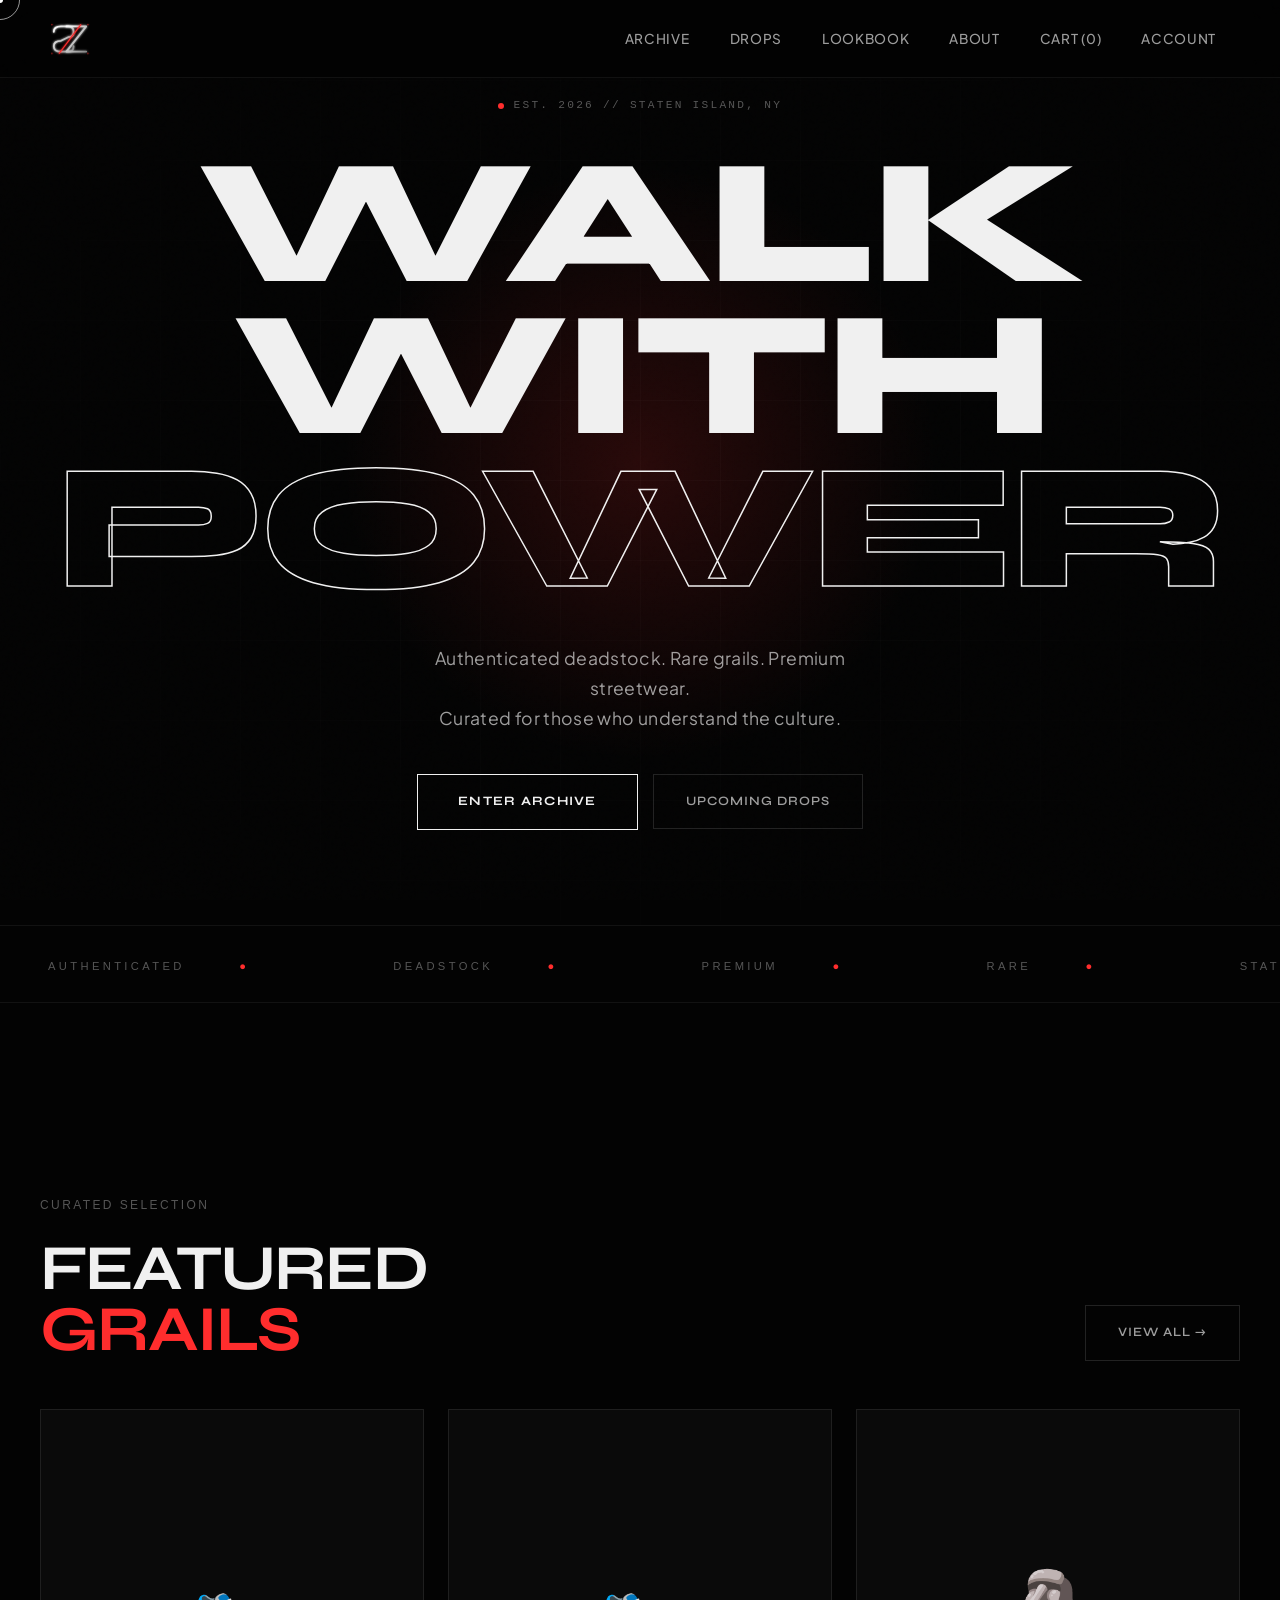
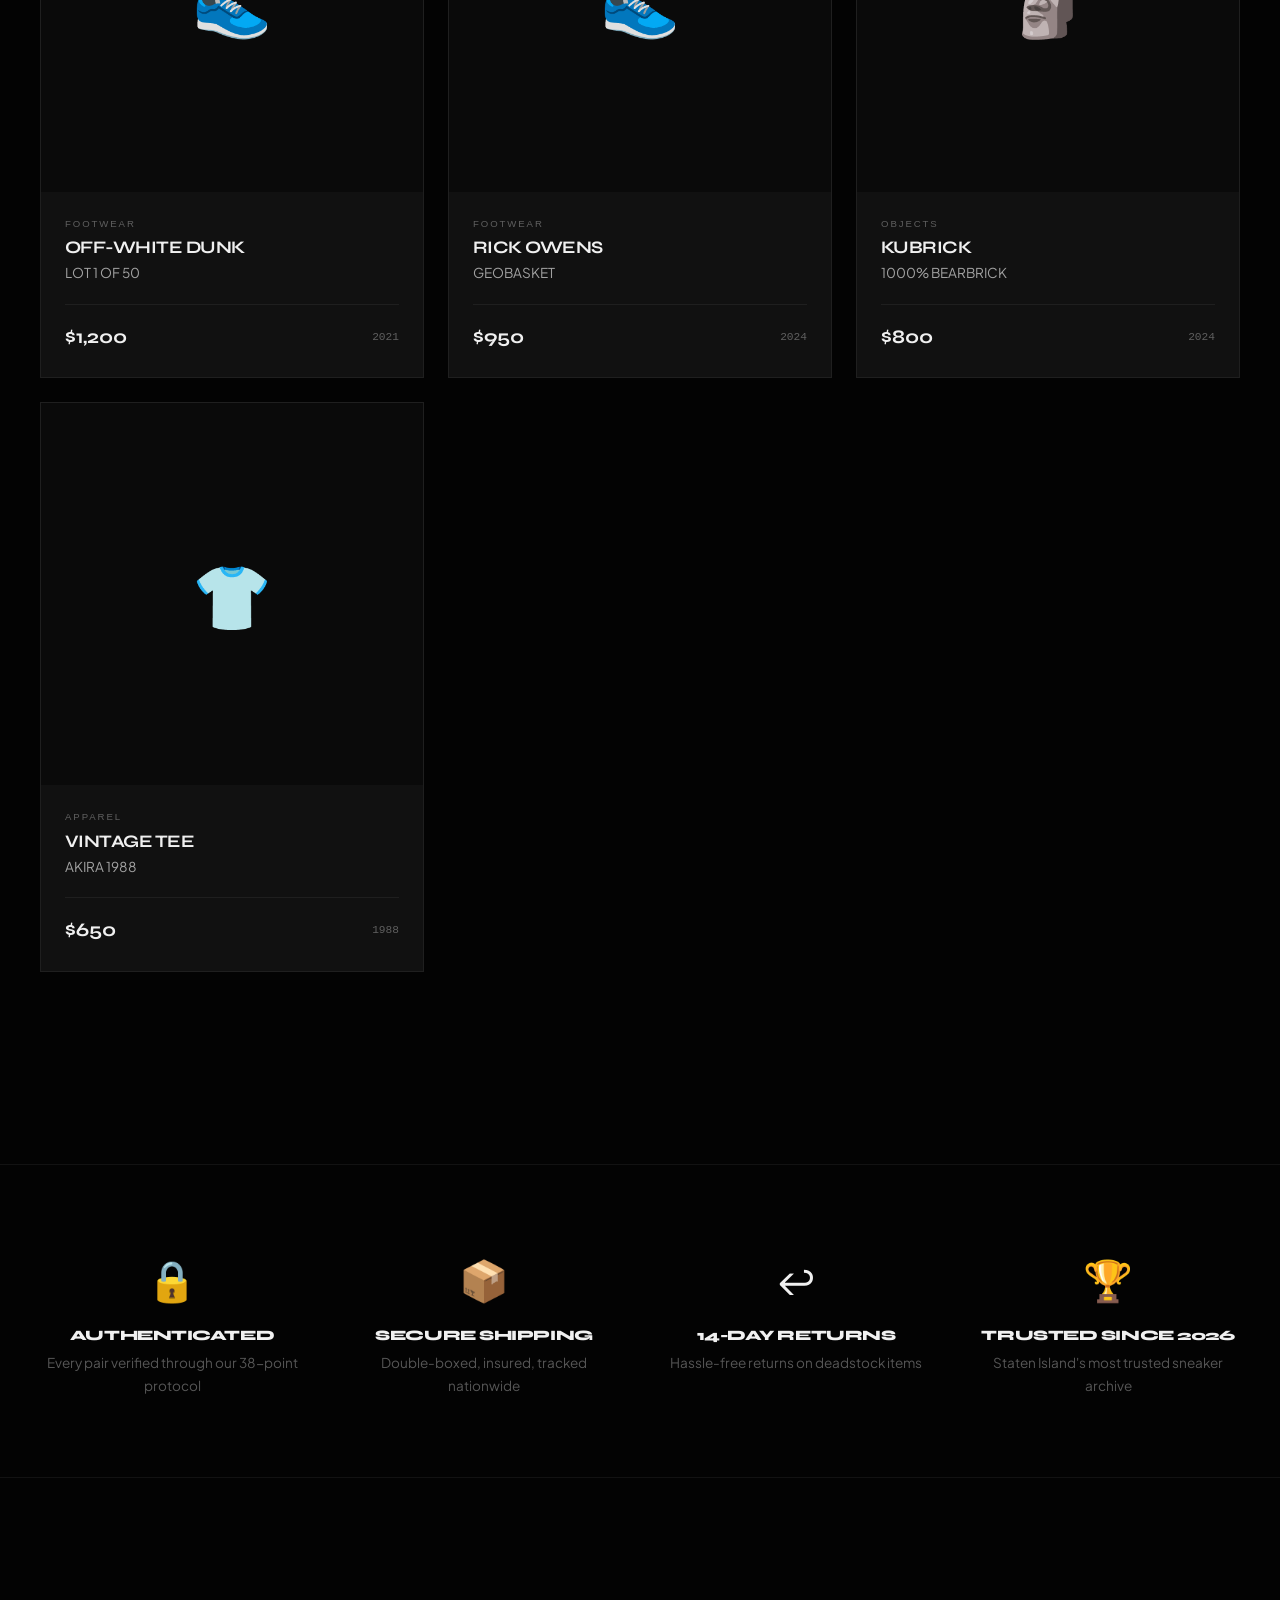
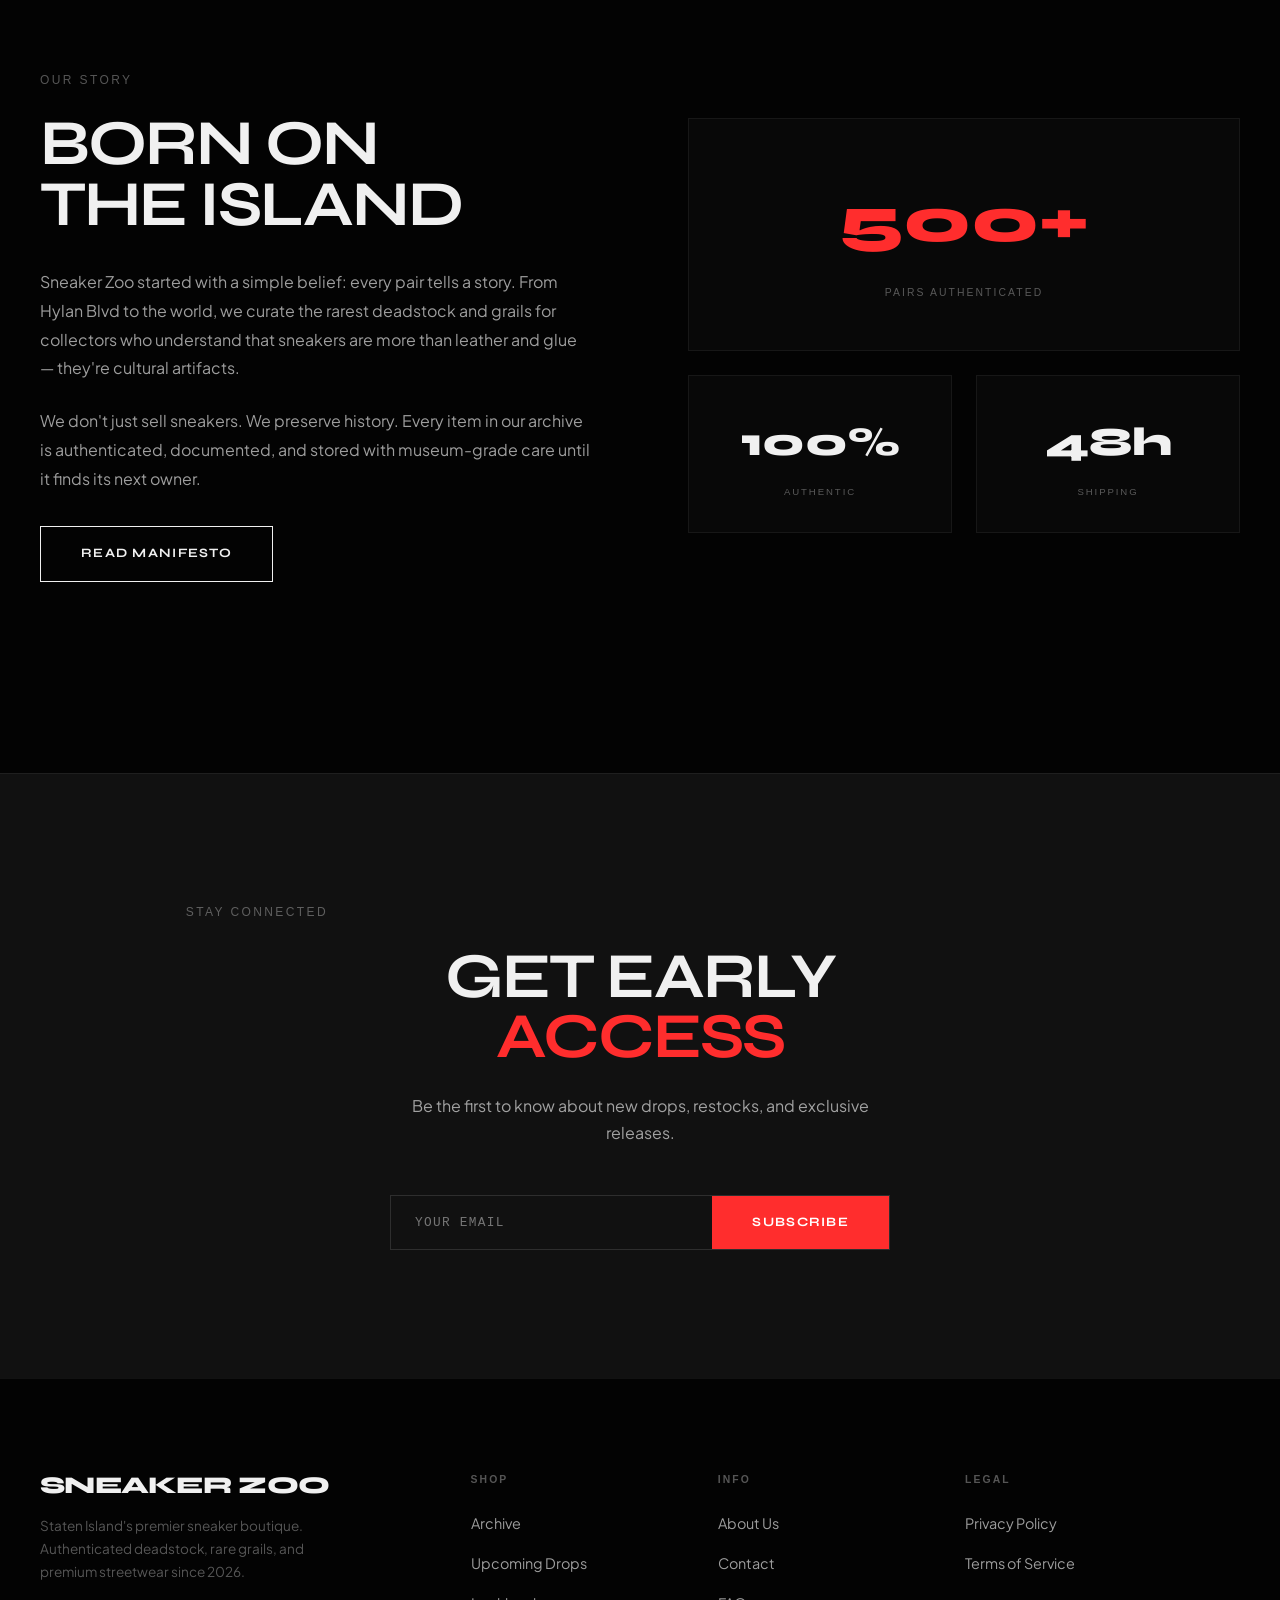
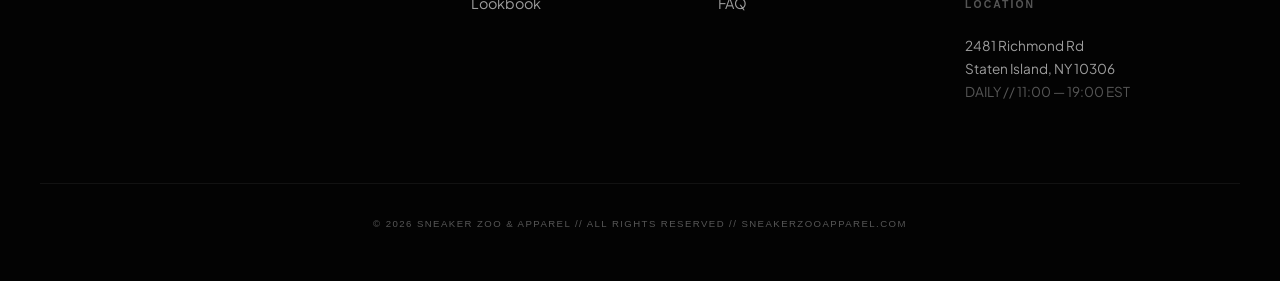
==== commit 540150c6: "✨ New animated SZ monogram logo with CSS/JS flair - SVG monogram: interlocking S+Z with gradient str" ====
--- a/index.html
+++ b/index.html
@@ -10,7 +10,7 @@
     <meta property="og:title" content="SNEAKER ZOO — Walk With Power">
     <meta property="og:description" content="Authenticated deadstock, rare grails, and premium streetwear.">
     <meta property="og:type" content="website">
-    <link rel="icon" type="image/jpeg" href="favicon.jpeg">
+    <link rel="icon" type="image/svg+xml" href="favicon.svg">
     <link rel="stylesheet" href="styles.css">
 </head>
 
--- a/styles.css
+++ b/styles.css
@@ -1153,45 +1153,168 @@
 }
 
 /* ═══════════════════════════════════════════════
-   KINETIC SNEAKER LOGO
-   ═══════════════════════════════════════════════ */
-.sneaker-icon {
-    filter: drop-shadow(0 0 5px rgba(224, 224, 224, 0.2));
-    transition: filter var(--duration-base) ease;
-}
-
-.k-part {
-    transition: transform var(--duration-base) var(--ease-spring);
-    transform-origin: center center;
-}
-
-.logo:hover .sneaker-icon {
-    filter: drop-shadow(0 0 25px var(--accent));
-}
-
-.logo:hover .k-sole {
-    transform: translateY(18px) rotate(-6deg);
-}
-
-.logo:hover .k-upper {
-    transform: translate(-6px, -18px) rotate(6deg);
-}
-
-.logo:hover .k-panel {
-    transform: scale(1.15) translate(0px, -6px);
-}
-
-.logo:hover .k-swoosh {
-    transform: translate(28px, -6px) scale(1.1) rotate(12deg);
-}
-
-.logo:hover .k-laces {
-    transform: translate(6px, -28px) rotate(18deg);
-}
-
-.logo:hover .k-shadow {
-    transform: scale(0.5);
-    opacity: 0.4;
+   SZ ANIMATED MONOGRAM LOGO
+   ═══════════════════════════════════════════════ */
+.sz-brand {
+    text-decoration: none;
+}
+
+.sz-logo-wrap {
+    position: relative;
+    width: 44px;
+    height: 36px;
+    cursor: pointer;
+}
+
+.sz-logo {
+    display: block;
+    transition: filter 0.4s ease;
+}
+
+.sz-particles {
+    position: absolute;
+    top: 50%;
+    left: 50%;
+    transform: translate(-50%, -50%);
+    width: 80px;
+    height: 60px;
+    pointer-events: none;
+    z-index: 1;
+}
+
+/* ── Stroke draw-on animation ── */
+.sz-letter {
+    stroke-dasharray: 400;
+    stroke-dashoffset: 400;
+    animation: sz-draw 1.8s cubic-bezier(0.65, 0, 0.35, 1) forwards;
+}
+
+.sz-s {
+    animation-delay: 0.2s;
+}
+
+.sz-z {
+    animation-delay: 0.5s;
+}
+
+@keyframes sz-draw {
+    to {
+        stroke-dashoffset: 0;
+    }
+}
+
+/* ── Red slash draw-on ── */
+.sz-slash {
+    stroke-dasharray: 120;
+    stroke-dashoffset: 120;
+    animation: sz-slash-draw 0.6s cubic-bezier(0.22, 1, 0.36, 1) 1.2s forwards;
+}
+
+@keyframes sz-slash-draw {
+    to {
+        stroke-dashoffset: 0;
+    }
+}
+
+/* ── Corner dots fade + orbit ── */
+.sz-dot {
+    opacity: 0;
+    animation: sz-dot-in 0.3s ease forwards, sz-dot-pulse 3s ease-in-out infinite;
+}
+
+.sz-dot-1 {
+    animation-delay: 1.6s, 1.6s;
+}
+
+.sz-dot-2 {
+    animation-delay: 1.7s, 1.7s;
+}
+
+.sz-dot-3 {
+    animation-delay: 1.8s, 1.8s;
+}
+
+.sz-dot-4 {
+    animation-delay: 1.9s, 1.9s;
+}
+
+@keyframes sz-dot-in {
+    to {
+        opacity: 0.8;
+    }
+}
+
+@keyframes sz-dot-pulse {
+
+    0%,
+    100% {
+        r: 2;
+        opacity: 0.6;
+    }
+
+    50% {
+        r: 3.5;
+        opacity: 1;
+    }
+}
+
+/* ── Hover: glow + glitch ── */
+.sz-brand:hover .sz-logo {
+    filter: drop-shadow(0 0 12px rgba(255, 45, 45, 0.6)) drop-shadow(0 0 30px rgba(255, 45, 45, 0.2));
+    animation: sz-glitch 0.3s ease;
+}
+
+.sz-brand:hover .sz-letter {
+    stroke: #ffffff;
+    transition: stroke 0.3s ease;
+}
+
+.sz-brand:hover .sz-slash {
+    stroke-width: 4;
+    transition: stroke-width 0.2s ease;
+}
+
+@keyframes sz-glitch {
+    0% {
+        transform: translate(0, 0);
+    }
+
+    20% {
+        transform: translate(-2px, 1px);
+    }
+
+    40% {
+        transform: translate(2px, -1px);
+    }
+
+    60% {
+        transform: translate(-1px, -1px);
+    }
+
+    80% {
+        transform: translate(1px, 1px);
+    }
+
+    100% {
+        transform: translate(0, 0);
+    }
+}
+
+/* ── Ambient glow pulse ── */
+.sz-logo {
+    animation: sz-ambient 4s ease-in-out infinite 2.5s;
+}
+
+@keyframes sz-ambient {
+
+    0%,
+    100% {
+        filter: drop-shadow(0 0 4px rgba(255, 45, 45, 0.15));
+    }
+
+    50% {
+        filter: drop-shadow(0 0 10px rgba(255, 45, 45, 0.35));
+    }
 }
 
 /* ═══════════════════════════════════════════════
@@ -1409,8 +1532,8 @@
         display: none !important;
     }
 
-    .sneaker-icon {
-        transform: scale(0.75);
+    .sz-logo-wrap {
+        transform: scale(0.85);
     }
 }
 
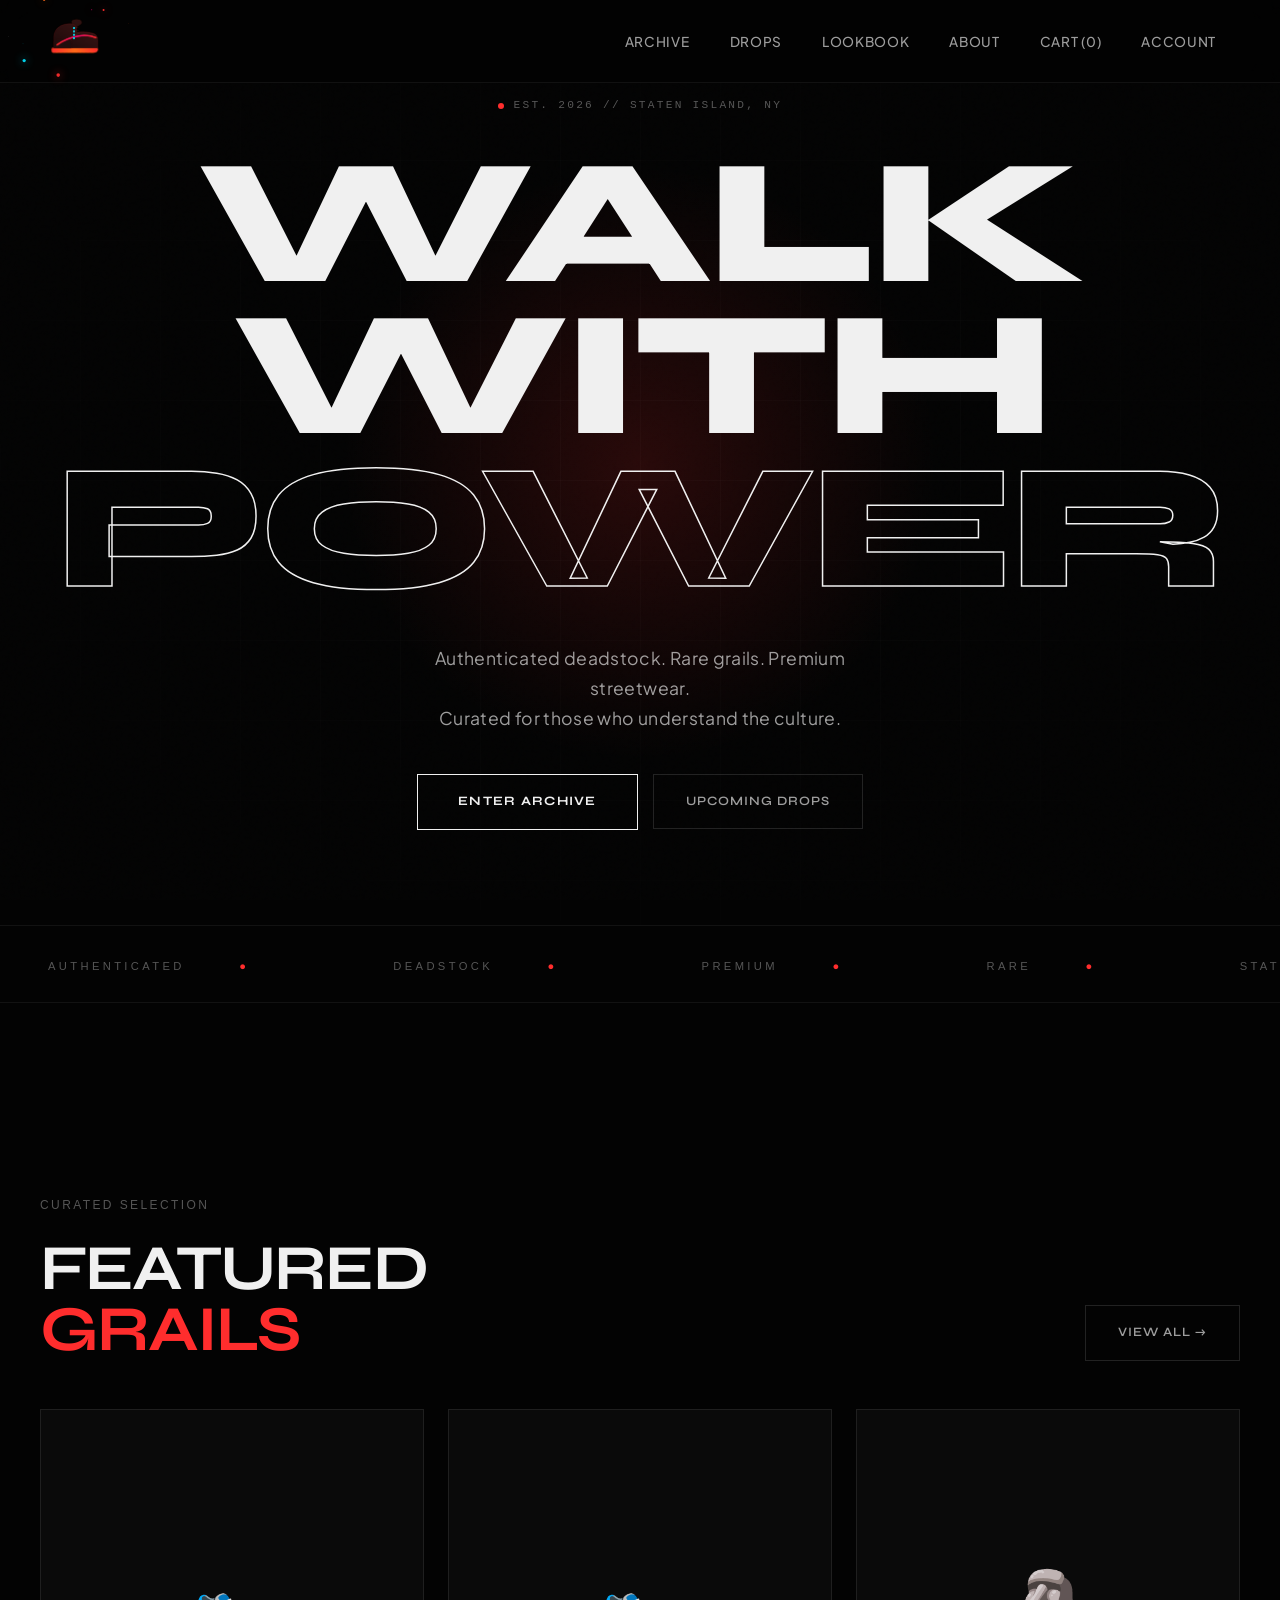
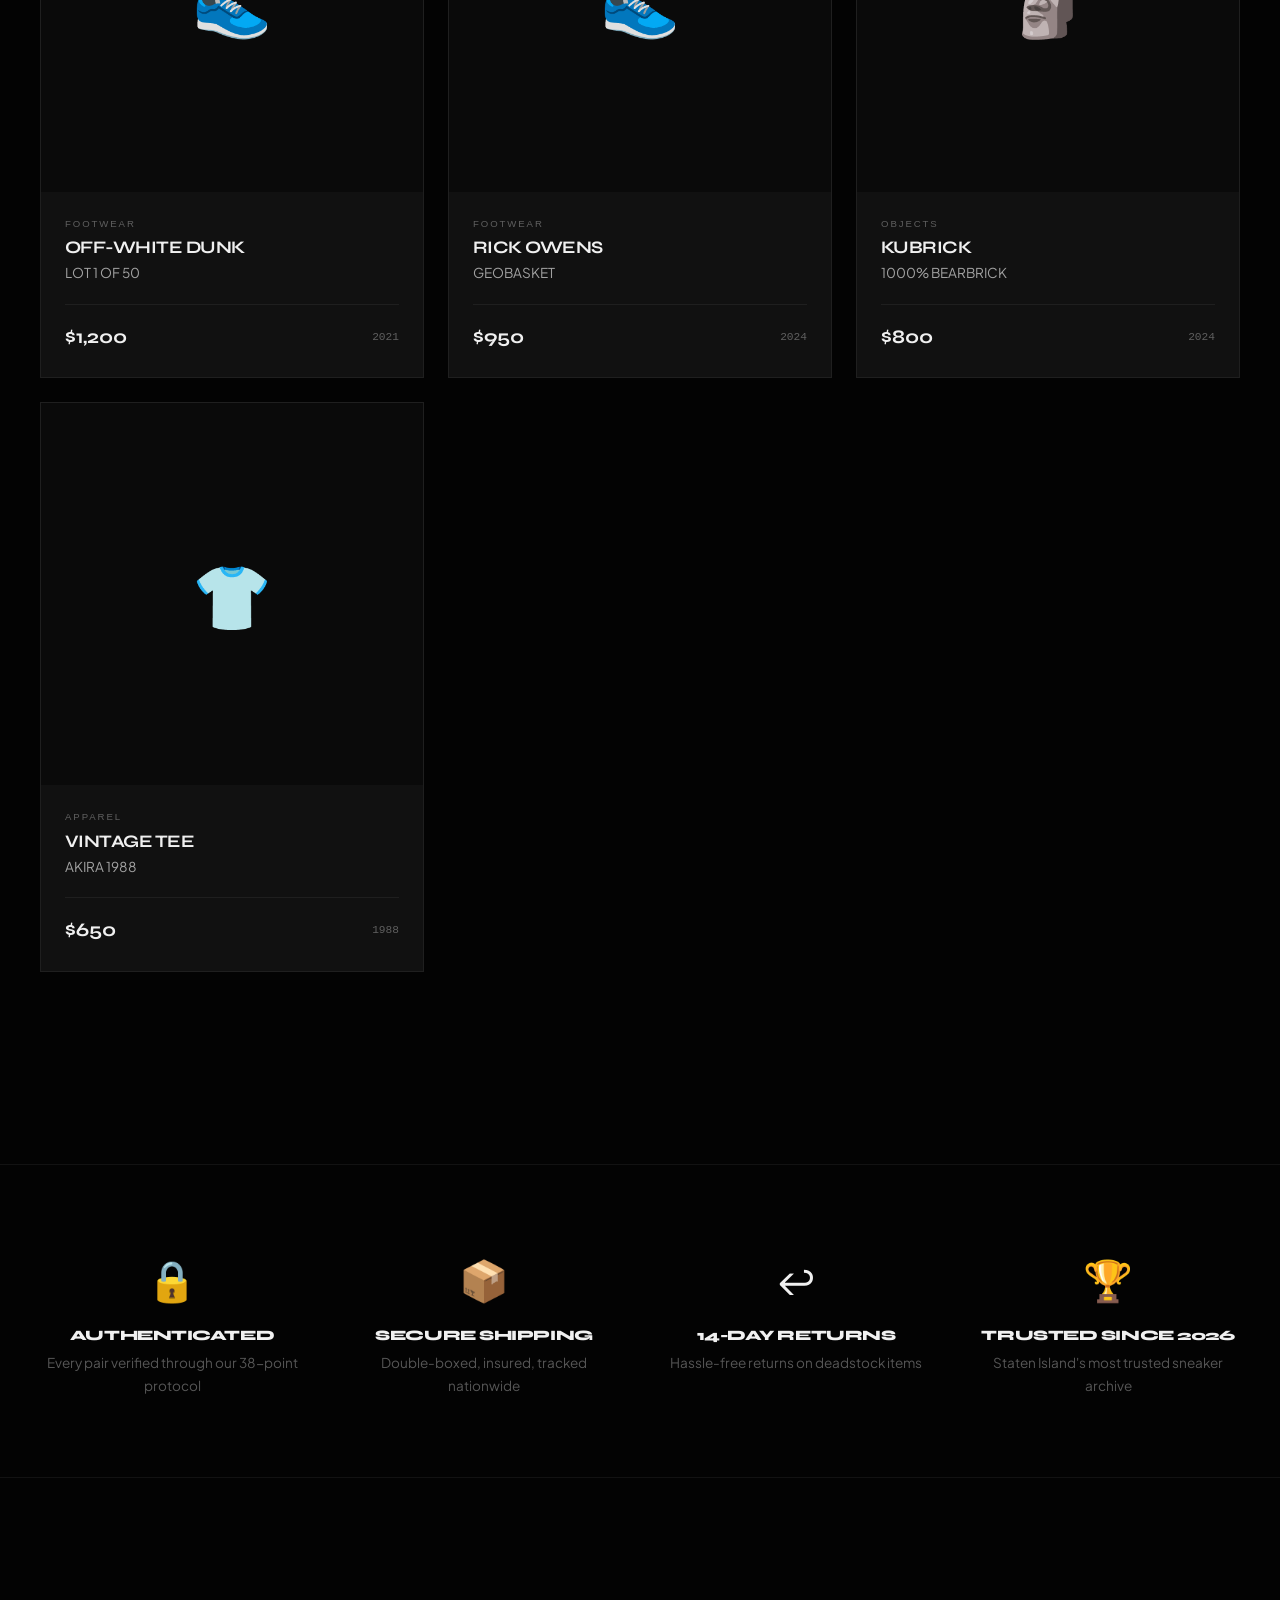
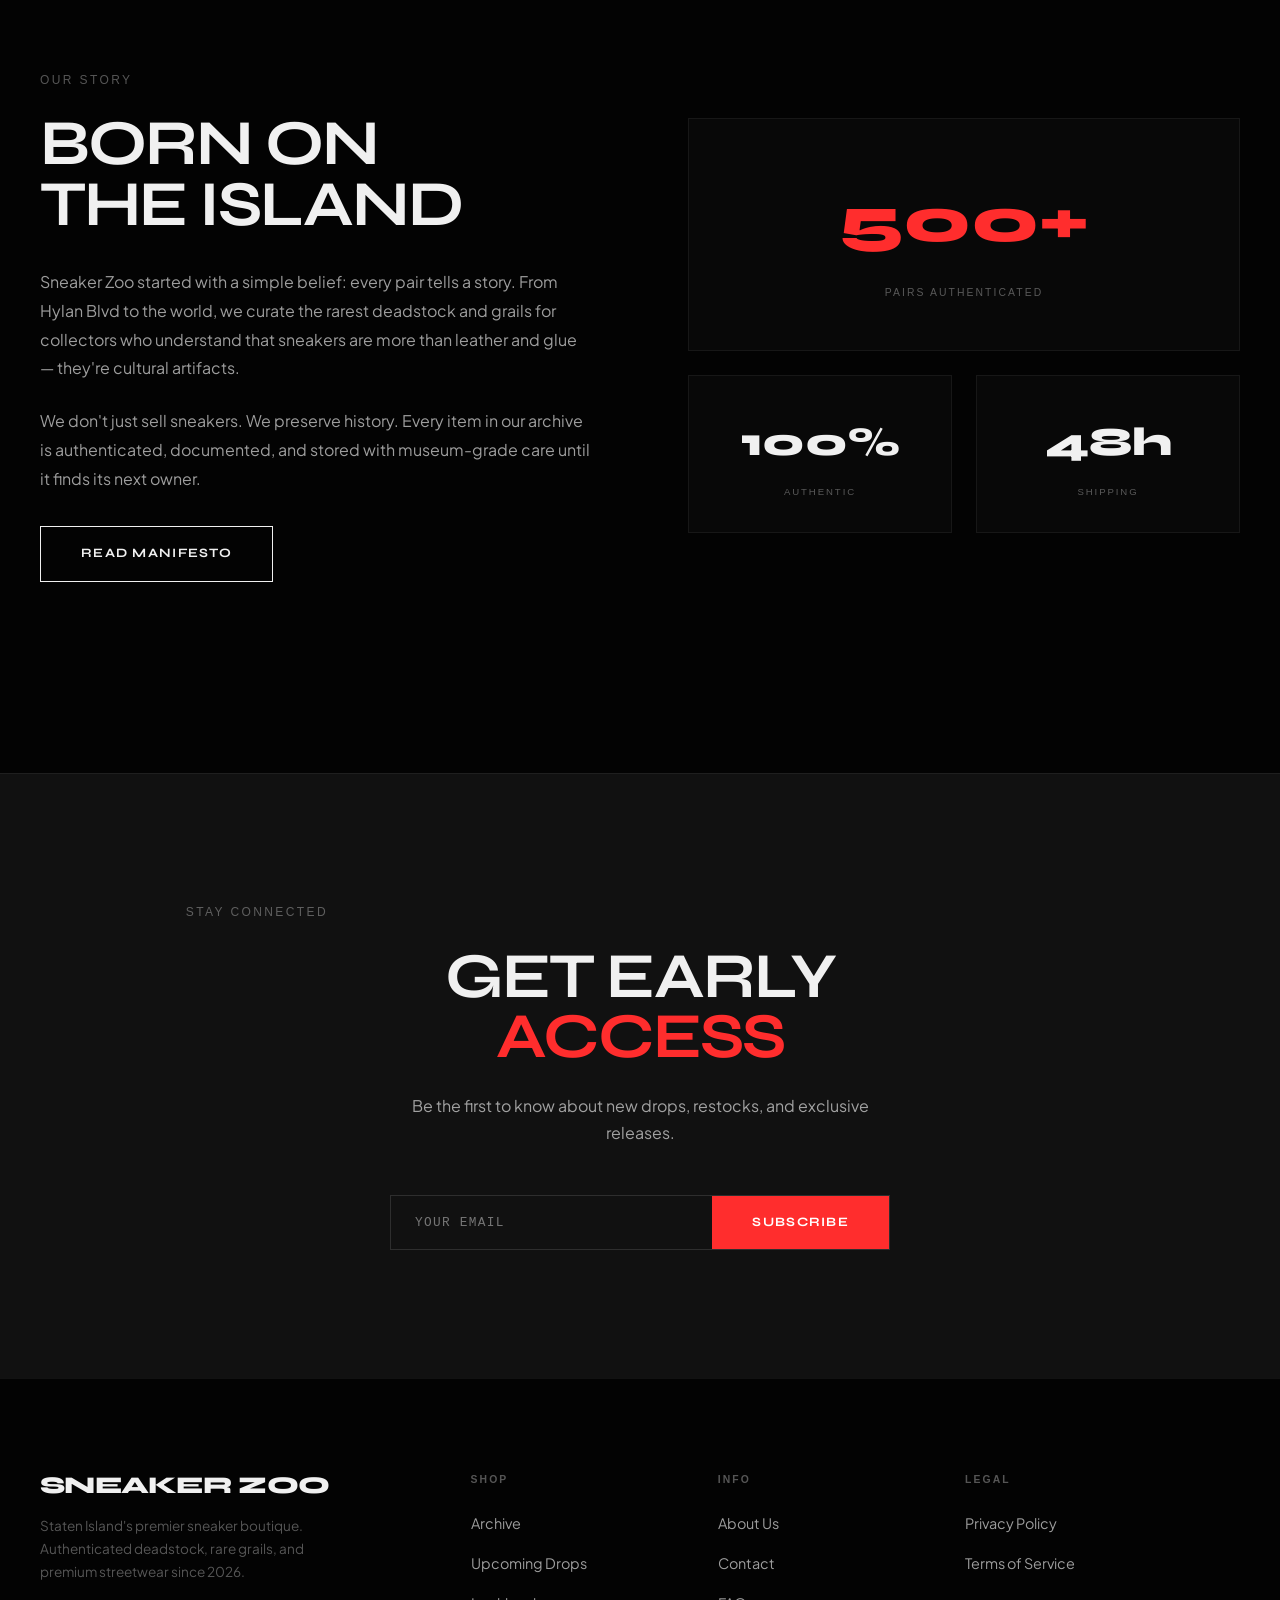
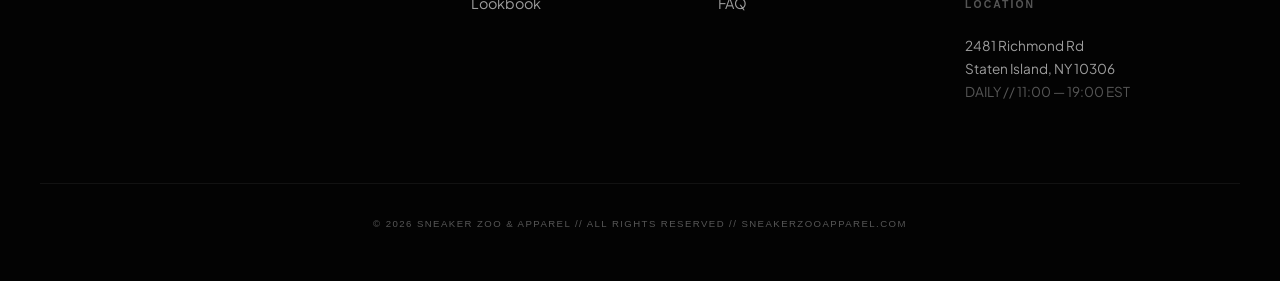
==== commit 6d6ff704: "📱 Add complete social sharing & marketing meta across all pages - OG image (1200x630 branded share c" ====
--- a/index.html
+++ b/index.html
@@ -7,10 +7,25 @@
     <title>SNEAKER ZOO — Staten Island's Premier Sneaker Boutique</title>
     <meta name="description"
         content="Authenticated deadstock, rare grails, and premium streetwear. Staten Island's most trusted sneaker archive since 2026.">
+    <!-- Open Graph / Facebook -->
     <meta property="og:title" content="SNEAKER ZOO — Walk With Power">
-    <meta property="og:description" content="Authenticated deadstock, rare grails, and premium streetwear.">
+    <meta property="og:description"
+        content="Authenticated deadstock, rare grails, and premium streetwear. Staten Island's most trusted sneaker archive.">
     <meta property="og:type" content="website">
+    <meta property="og:url" content="https://sneakerzoo.garnetgrid.com/">
+    <meta property="og:image" content="https://sneakerzoo.garnetgrid.com/og-image.png">
+    <meta property="og:image:width" content="1200">
+    <meta property="og:image:height" content="630">
+    <meta property="og:site_name" content="Sneaker Zoo">
+    <!-- Twitter Card -->
+    <meta name="twitter:card" content="summary_large_image">
+    <meta name="twitter:title" content="SNEAKER ZOO — Walk With Power">
+    <meta name="twitter:description" content="Authenticated deadstock, rare grails, and premium streetwear.">
+    <meta name="twitter:image" content="https://sneakerzoo.garnetgrid.com/og-image.png">
+    <!-- Favicon & Touch Icons -->
     <link rel="icon" type="image/svg+xml" href="favicon.svg">
+    <link rel="apple-touch-icon" sizes="180x180" href="apple-touch-icon.png">
+    <meta name="theme-color" content="#0a0a0f">
     <link rel="stylesheet" href="styles.css">
 </head>
 
@@ -52,7 +67,8 @@
                 Curated for those who understand the culture.
             </p>
 
-            <div style="display: flex; gap: 1rem; position: relative; z-index: 2; flex-wrap: wrap; justify-content: center;">
+            <div
+                style="display: flex; gap: 1rem; position: relative; z-index: 2; flex-wrap: wrap; justify-content: center;">
                 <a href="showcase.html" class="btn-magnet">ENTER ARCHIVE</a>
                 <a href="drops.html" class="btn-gallery">UPCOMING DROPS</a>
             </div>
@@ -84,7 +100,8 @@
         <!-- ═══ FEATURED PRODUCTS ═══ -->
         <section class="section">
             <div class="container">
-                <div class="reveal" style="display: flex; justify-content: space-between; align-items: flex-end; margin-bottom: 3rem; flex-wrap: wrap; gap: 1rem;">
+                <div class="reveal"
+                    style="display: flex; justify-content: space-between; align-items: flex-end; margin-bottom: 3rem; flex-wrap: wrap; gap: 1rem;">
                     <div>
                         <p class="chapter-title">CURATED SELECTION</p>
                         <h2 class="display-medium">Featured<br><span class="text-accent">Grails</span></h2>
@@ -101,26 +118,35 @@
         <!-- ═══ TRUST BADGES ═══ -->
         <section style="border-top: 1px solid var(--line); border-bottom: 1px solid var(--line); padding: 5rem 0;">
             <div class="container">
-                <div class="reveal" style="display: grid; grid-template-columns: repeat(auto-fit, minmax(220px, 1fr)); gap: 3rem; text-align: center;">
+                <div class="reveal"
+                    style="display: grid; grid-template-columns: repeat(auto-fit, minmax(220px, 1fr)); gap: 3rem; text-align: center;">
                     <div>
                         <div style="font-size: 2.5rem; margin-bottom: 1rem;">🔒</div>
-                        <h4 style="font-family: var(--font-head); font-size: 0.9rem; margin-bottom: 0.5rem;">AUTHENTICATED</h4>
-                        <p style="font-size: 0.85rem; color: var(--text-muted);">Every pair verified through our 38-point protocol</p>
+                        <h4 style="font-family: var(--font-head); font-size: 0.9rem; margin-bottom: 0.5rem;">
+                            AUTHENTICATED</h4>
+                        <p style="font-size: 0.85rem; color: var(--text-muted);">Every pair verified through our
+                            38-point protocol</p>
                     </div>
                     <div>
                         <div style="font-size: 2.5rem; margin-bottom: 1rem;">📦</div>
-                        <h4 style="font-family: var(--font-head); font-size: 0.9rem; margin-bottom: 0.5rem;">SECURE SHIPPING</h4>
-                        <p style="font-size: 0.85rem; color: var(--text-muted);">Double-boxed, insured, tracked nationwide</p>
+                        <h4 style="font-family: var(--font-head); font-size: 0.9rem; margin-bottom: 0.5rem;">SECURE
+                            SHIPPING</h4>
+                        <p style="font-size: 0.85rem; color: var(--text-muted);">Double-boxed, insured, tracked
+                            nationwide</p>
                     </div>
                     <div>
                         <div style="font-size: 2.5rem; margin-bottom: 1rem;">↩️</div>
-                        <h4 style="font-family: var(--font-head); font-size: 0.9rem; margin-bottom: 0.5rem;">14-DAY RETURNS</h4>
-                        <p style="font-size: 0.85rem; color: var(--text-muted);">Hassle-free returns on deadstock items</p>
+                        <h4 style="font-family: var(--font-head); font-size: 0.9rem; margin-bottom: 0.5rem;">14-DAY
+                            RETURNS</h4>
+                        <p style="font-size: 0.85rem; color: var(--text-muted);">Hassle-free returns on deadstock items
+                        </p>
                     </div>
                     <div>
                         <div style="font-size: 2.5rem; margin-bottom: 1rem;">🏆</div>
-                        <h4 style="font-family: var(--font-head); font-size: 0.9rem; margin-bottom: 0.5rem;">TRUSTED SINCE 2026</h4>
-                        <p style="font-size: 0.85rem; color: var(--text-muted);">Staten Island's most trusted sneaker archive</p>
+                        <h4 style="font-family: var(--font-head); font-size: 0.9rem; margin-bottom: 0.5rem;">TRUSTED
+                            SINCE 2026</h4>
+                        <p style="font-size: 0.85rem; color: var(--text-muted);">Staten Island's most trusted sneaker
+                            archive</p>
                     </div>
                 </div>
             </div>
@@ -128,34 +154,44 @@
 
         <!-- ═══ BRAND STORY ═══ -->
         <section class="section">
-            <div class="container" style="display: grid; grid-template-columns: 1fr 1fr; gap: 6rem; align-items: center;">
+            <div class="container"
+                style="display: grid; grid-template-columns: 1fr 1fr; gap: 6rem; align-items: center;">
                 <div class="reveal-left">
                     <p class="chapter-title">OUR STORY</p>
                     <h2 class="display-medium" style="margin-bottom: 2rem;">Born On<br>The Island</h2>
                     <p style="margin-bottom: 1.5rem; line-height: 1.8;">
-                        Sneaker Zoo started with a simple belief: every pair tells a story. From Hylan Blvd to the world, 
-                        we curate the rarest deadstock and grails for collectors who understand that sneakers are more 
+                        Sneaker Zoo started with a simple belief: every pair tells a story. From Hylan Blvd to the
+                        world,
+                        we curate the rarest deadstock and grails for collectors who understand that sneakers are more
                         than leather and glue — they're cultural artifacts.
                     </p>
                     <p style="margin-bottom: 2rem; line-height: 1.8;">
-                        We don't just sell sneakers. We preserve history. Every item in our archive is authenticated, 
+                        We don't just sell sneakers. We preserve history. Every item in our archive is authenticated,
                         documented, and stored with museum-grade care until it finds its next owner.
                     </p>
                     <a href="about.html" class="btn-magnet">READ MANIFESTO</a>
                 </div>
                 <div class="reveal-right" style="display: flex; flex-direction: column; gap: 1.5rem;">
                     <div class="card-glass" style="text-align: center; padding: 3rem;">
-                        <div style="font-family: var(--font-head); font-size: 4rem; font-weight: 800; color: var(--accent);">500+</div>
-                        <div style="font-family: var(--font-cyber); font-size: 0.65rem; letter-spacing: 0.2em; color: var(--text-muted); margin-top: 0.5rem;">PAIRS AUTHENTICATED</div>
+                        <div
+                            style="font-family: var(--font-head); font-size: 4rem; font-weight: 800; color: var(--accent);">
+                            500+</div>
+                        <div
+                            style="font-family: var(--font-cyber); font-size: 0.65rem; letter-spacing: 0.2em; color: var(--text-muted); margin-top: 0.5rem;">
+                            PAIRS AUTHENTICATED</div>
                     </div>
                     <div style="display: grid; grid-template-columns: 1fr 1fr; gap: 1.5rem;">
                         <div class="card-glass" style="text-align: center; padding: 2rem;">
                             <div style="font-family: var(--font-head); font-size: 2.5rem; font-weight: 800;">100%</div>
-                            <div style="font-family: var(--font-cyber); font-size: 0.6rem; letter-spacing: 0.2em; color: var(--text-muted); margin-top: 0.5rem;">AUTHENTIC</div>
+                            <div
+                                style="font-family: var(--font-cyber); font-size: 0.6rem; letter-spacing: 0.2em; color: var(--text-muted); margin-top: 0.5rem;">
+                                AUTHENTIC</div>
                         </div>
                         <div class="card-glass" style="text-align: center; padding: 2rem;">
                             <div style="font-family: var(--font-head); font-size: 2.5rem; font-weight: 800;">48h</div>
-                            <div style="font-family: var(--font-cyber); font-size: 0.6rem; letter-spacing: 0.2em; color: var(--text-muted); margin-top: 0.5rem;">SHIPPING</div>
+                            <div
+                                style="font-family: var(--font-cyber); font-size: 0.6rem; letter-spacing: 0.2em; color: var(--text-muted); margin-top: 0.5rem;">
+                                SHIPPING</div>
                         </div>
                     </div>
                 </div>
@@ -167,11 +203,13 @@
             <div class="container" style="text-align: center;">
                 <div class="reveal">
                     <p class="chapter-title">STAY CONNECTED</p>
-                    <h2 class="display-medium" style="margin-bottom: 1.5rem;">Get Early<br><span class="text-accent">Access</span></h2>
+                    <h2 class="display-medium" style="margin-bottom: 1.5rem;">Get Early<br><span
+                            class="text-accent">Access</span></h2>
                     <p style="max-width: 500px; margin: 0 auto 3rem; color: var(--text-secondary);">
                         Be the first to know about new drops, restocks, and exclusive releases.
                     </p>
-                    <form id="home-newsletter" style="display: flex; gap: 0; max-width: 500px; margin: 0 auto; border: 1px solid var(--line-strong);">
+                    <form id="home-newsletter"
+                        style="display: flex; gap: 0; max-width: 500px; margin: 0 auto; border: 1px solid var(--line-strong);">
                         <input type="email" placeholder="YOUR EMAIL" required
                             style="flex: 1; background: transparent; border: none; color: var(--text-primary); padding: 1.2rem 1.5rem; font-family: var(--font-mono); font-size: 0.8rem; letter-spacing: 0.1em; outline: none;">
                         <button type="submit" class="btn-accent" style="border: none; white-space: nowrap;">
--- a/styles.css
+++ b/styles.css
@@ -1121,39 +1121,10 @@
     transform: translateY(0);
 }
 
-/* ═══════════════════════════════════════════════
-   CUSTOM CURSOR
-   ═══════════════════════════════════════════════ */
-#cursor-dot,
-#cursor-ring {
-    position: fixed;
-    top: 0;
-    left: 0;
-    pointer-events: none;
-    z-index: var(--z-cursor);
-    translate: -50% -50%;
-    mix-blend-mode: difference;
-}
-
-#cursor-dot {
-    width: 6px;
-    height: 6px;
-    background: white;
-    border-radius: 50%;
-}
-
-#cursor-ring {
-    width: 40px;
-    height: 40px;
-    border: 1px solid rgba(255, 255, 255, 0.6);
-    border-radius: 50%;
-    transition: width var(--duration-fast) var(--ease-spring),
-        height var(--duration-fast) var(--ease-spring),
-        background var(--duration-fast) ease;
-}
-
-/* ═══════════════════════════════════════════════
-   SZ ANIMATED MONOGRAM LOGO
+
+
+/* ═══════════════════════════════════════════════
+   ANIMATED SNEAKER LOGO
    ═══════════════════════════════════════════════ */
 .sz-brand {
     text-decoration: none;
@@ -1161,13 +1132,14 @@
 
 .sz-logo-wrap {
     position: relative;
-    width: 44px;
-    height: 36px;
+    width: 52px;
+    height: 44px;
     cursor: pointer;
 }
 
 .sz-logo {
     display: block;
+    overflow: visible;
     transition: filter 0.4s ease;
 }
 
@@ -1176,71 +1148,136 @@
     top: 50%;
     left: 50%;
     transform: translate(-50%, -50%);
-    width: 80px;
-    height: 60px;
+    width: 160px;
+    height: 130px;
     pointer-events: none;
     z-index: 1;
 }
 
-/* ── Stroke draw-on animation ── */
-.sz-letter {
-    stroke-dasharray: 400;
-    stroke-dashoffset: 400;
-    animation: sz-draw 1.8s cubic-bezier(0.65, 0, 0.35, 1) forwards;
-}
-
-.sz-s {
-    animation-delay: 0.2s;
-}
-
-.sz-z {
+/* ── Explosion entry: parts scatter in from random offsets ── */
+.sz-part {
+    opacity: 0;
+    transform-origin: center center;
+    animation: sz-explode-in 0.6s cubic-bezier(0.22, 1, 0.36, 1) forwards;
+}
+
+.sz-sole {
+    animation-delay: 0s;
+    --sz-from-x: 0px;
+    --sz-from-y: 40px;
+    --sz-from-rot: 8deg;
+}
+
+.sz-upper {
+    animation-delay: 0.08s;
+    --sz-from-x: -30px;
+    --sz-from-y: -25px;
+    --sz-from-rot: -12deg;
+}
+
+.sz-toe {
+    animation-delay: 0.16s;
+    --sz-from-x: -40px;
+    --sz-from-y: 20px;
+    --sz-from-rot: 15deg;
+}
+
+.sz-collar {
+    animation-delay: 0.24s;
+    --sz-from-x: 20px;
+    --sz-from-y: -35px;
+    --sz-from-rot: -20deg;
+}
+
+.sz-stitch {
     animation-delay: 0.5s;
-}
-
-@keyframes sz-draw {
+    --sz-from-x: 10px;
+    --sz-from-y: -15px;
+    --sz-from-rot: 5deg;
+}
+
+@keyframes sz-explode-in {
+    0% {
+        opacity: 0;
+        transform: translate(var(--sz-from-x, 0), var(--sz-from-y, 0)) rotate(var(--sz-from-rot, 0deg)) scale(0.3);
+        filter: blur(4px);
+    }
+
+    60% {
+        opacity: 1;
+        transform: translate(0, 0) rotate(0deg) scale(1.08);
+        filter: blur(0);
+    }
+
+    100% {
+        opacity: 1;
+        transform: translate(0, 0) rotate(0deg) scale(1);
+        filter: blur(0);
+    }
+}
+
+/* ── Neon stripe: stroke draw-on with glow ── */
+.sz-stripe {
+    opacity: 0;
+    stroke-dasharray: 300;
+    stroke-dashoffset: 300;
+    animation: sz-stripe-in 0.8s cubic-bezier(0.22, 1, 0.36, 1) 0.5s forwards;
+}
+
+@keyframes sz-stripe-in {
+    0% {
+        opacity: 1;
+        stroke-dashoffset: 300;
+    }
+
+    100% {
+        opacity: 1;
+        stroke-dashoffset: 0;
+    }
+}
+
+/* ── Laces + treads fade ── */
+.sz-laces {
+    opacity: 0;
+    animation: sz-fade-in 0.4s ease 1.0s forwards;
+}
+
+.sz-treads {
+    opacity: 0;
+    animation: sz-fade-in 0.3s ease 1.2s forwards;
+}
+
+@keyframes sz-fade-in {
     to {
-        stroke-dashoffset: 0;
-    }
-}
-
-/* ── Red slash draw-on ── */
-.sz-slash {
-    stroke-dasharray: 120;
-    stroke-dashoffset: 120;
-    animation: sz-slash-draw 0.6s cubic-bezier(0.22, 1, 0.36, 1) 1.2s forwards;
-}
-
-@keyframes sz-slash-draw {
-    to {
-        stroke-dashoffset: 0;
-    }
-}
-
-/* ── Corner dots fade + orbit ── */
+        opacity: 0.7;
+    }
+}
+
+/* ── Cyan eyelet dots pulse ── */
 .sz-dot {
     opacity: 0;
-    animation: sz-dot-in 0.3s ease forwards, sz-dot-pulse 3s ease-in-out infinite;
+    animation: sz-dot-in 0.25s ease forwards, sz-dot-pulse 2s ease-in-out infinite;
 }
 
 .sz-dot-1 {
-    animation-delay: 1.6s, 1.6s;
+    animation-delay: 0.7s, 0.7s;
 }
 
 .sz-dot-2 {
-    animation-delay: 1.7s, 1.7s;
+    animation-delay: 0.8s, 0.8s;
 }
 
 .sz-dot-3 {
-    animation-delay: 1.8s, 1.8s;
+    animation-delay: 0.9s, 0.9s;
 }
 
 .sz-dot-4 {
-    animation-delay: 1.9s, 1.9s;
+    animation-delay: 1.0s, 1.0s;
 }
 
 @keyframes sz-dot-in {
     to {
-        opacity: 0.8;
+        opacity: 0.95;
     }
 }
 
@@ -1248,72 +1285,76 @@
 
     0%,
     100% {
-        r: 2;
-        opacity: 0.6;
+        r: 3;
+        opacity: 0.7;
     }
 
     50% {
-        r: 3.5;
+        r: 4.5;
         opacity: 1;
     }
 }
 
-/* ── Hover: glow + glitch ── */
+/* ── Hover: explode into pieces + neon bloom ── */
+.sz-brand .sz-logo {
+    transition: transform 0.5s cubic-bezier(0.34, 1.56, 0.64, 1), filter 0.5s ease;
+}
+
+.sz-brand .sz-part {
+    transition: transform 0.5s cubic-bezier(0.34, 1.56, 0.64, 1), opacity 0.3s ease;
+}
+
 .sz-brand:hover .sz-logo {
-    filter: drop-shadow(0 0 12px rgba(255, 45, 45, 0.6)) drop-shadow(0 0 30px rgba(255, 45, 45, 0.2));
-    animation: sz-glitch 0.3s ease;
-}
-
-.sz-brand:hover .sz-letter {
-    stroke: #ffffff;
-    transition: stroke 0.3s ease;
-}
-
-.sz-brand:hover .sz-slash {
-    stroke-width: 4;
-    transition: stroke-width 0.2s ease;
-}
-
-@keyframes sz-glitch {
-    0% {
-        transform: translate(0, 0);
-    }
-
-    20% {
-        transform: translate(-2px, 1px);
-    }
-
-    40% {
-        transform: translate(2px, -1px);
-    }
-
-    60% {
-        transform: translate(-1px, -1px);
-    }
-
-    80% {
-        transform: translate(1px, 1px);
-    }
-
-    100% {
-        transform: translate(0, 0);
-    }
-}
-
-/* ── Ambient glow pulse ── */
+    filter: drop-shadow(0 0 22px rgba(255, 45, 45, 0.7)) drop-shadow(0 0 50px rgba(255, 0, 128, 0.3));
+}
+
+.sz-brand:hover .sz-sole {
+    transform: translate(15px, 18px) rotate(12deg) scale(0.9);
+}
+
+.sz-brand:hover .sz-upper {
+    transform: translate(-12px, -16px) rotate(-8deg) scale(0.92);
+}
+
+.sz-brand:hover .sz-toe {
+    transform: translate(-18px, 12px) rotate(15deg) scale(0.88);
+}
+
+.sz-brand:hover .sz-collar {
+    transform: translate(8px, -22px) rotate(-18deg) scale(0.85);
+}
+
+.sz-brand:hover .sz-stripe {
+    stroke-width: 7;
+    opacity: 0.6;
+    transition: stroke-width 0.3s ease, opacity 0.3s ease;
+}
+
+.sz-brand:hover .sz-stitch {
+    opacity: 0.3;
+    transition: opacity 0.3s ease;
+}
+
+.sz-brand:hover .sz-laces,
+.sz-brand:hover .sz-treads {
+    opacity: 0 !important;
+    transition: opacity 0.2s ease;
+}
+
+/* ── Ambient neon pulse ── */
 .sz-logo {
-    animation: sz-ambient 4s ease-in-out infinite 2.5s;
+    animation: sz-ambient 3s ease-in-out infinite 1.5s;
 }
 
 @keyframes sz-ambient {
 
     0%,
     100% {
-        filter: drop-shadow(0 0 4px rgba(255, 45, 45, 0.15));
+        filter: drop-shadow(0 0 4px rgba(255, 45, 45, 0.15)) drop-shadow(0 0 2px rgba(255, 0, 128, 0.05));
     }
 
     50% {
-        filter: drop-shadow(0 0 10px rgba(255, 45, 45, 0.35));
+        filter: drop-shadow(0 0 10px rgba(255, 45, 45, 0.35)) drop-shadow(0 0 20px rgba(255, 0, 128, 0.12));
     }
 }
 
@@ -1526,11 +1567,7 @@
         gap: 2.5rem;
     }
 
-    /* Hide cursor on touch */
-    #cursor-dot,
-    #cursor-ring {
-        display: none !important;
-    }
+
 
     .sz-logo-wrap {
         transform: scale(0.85);
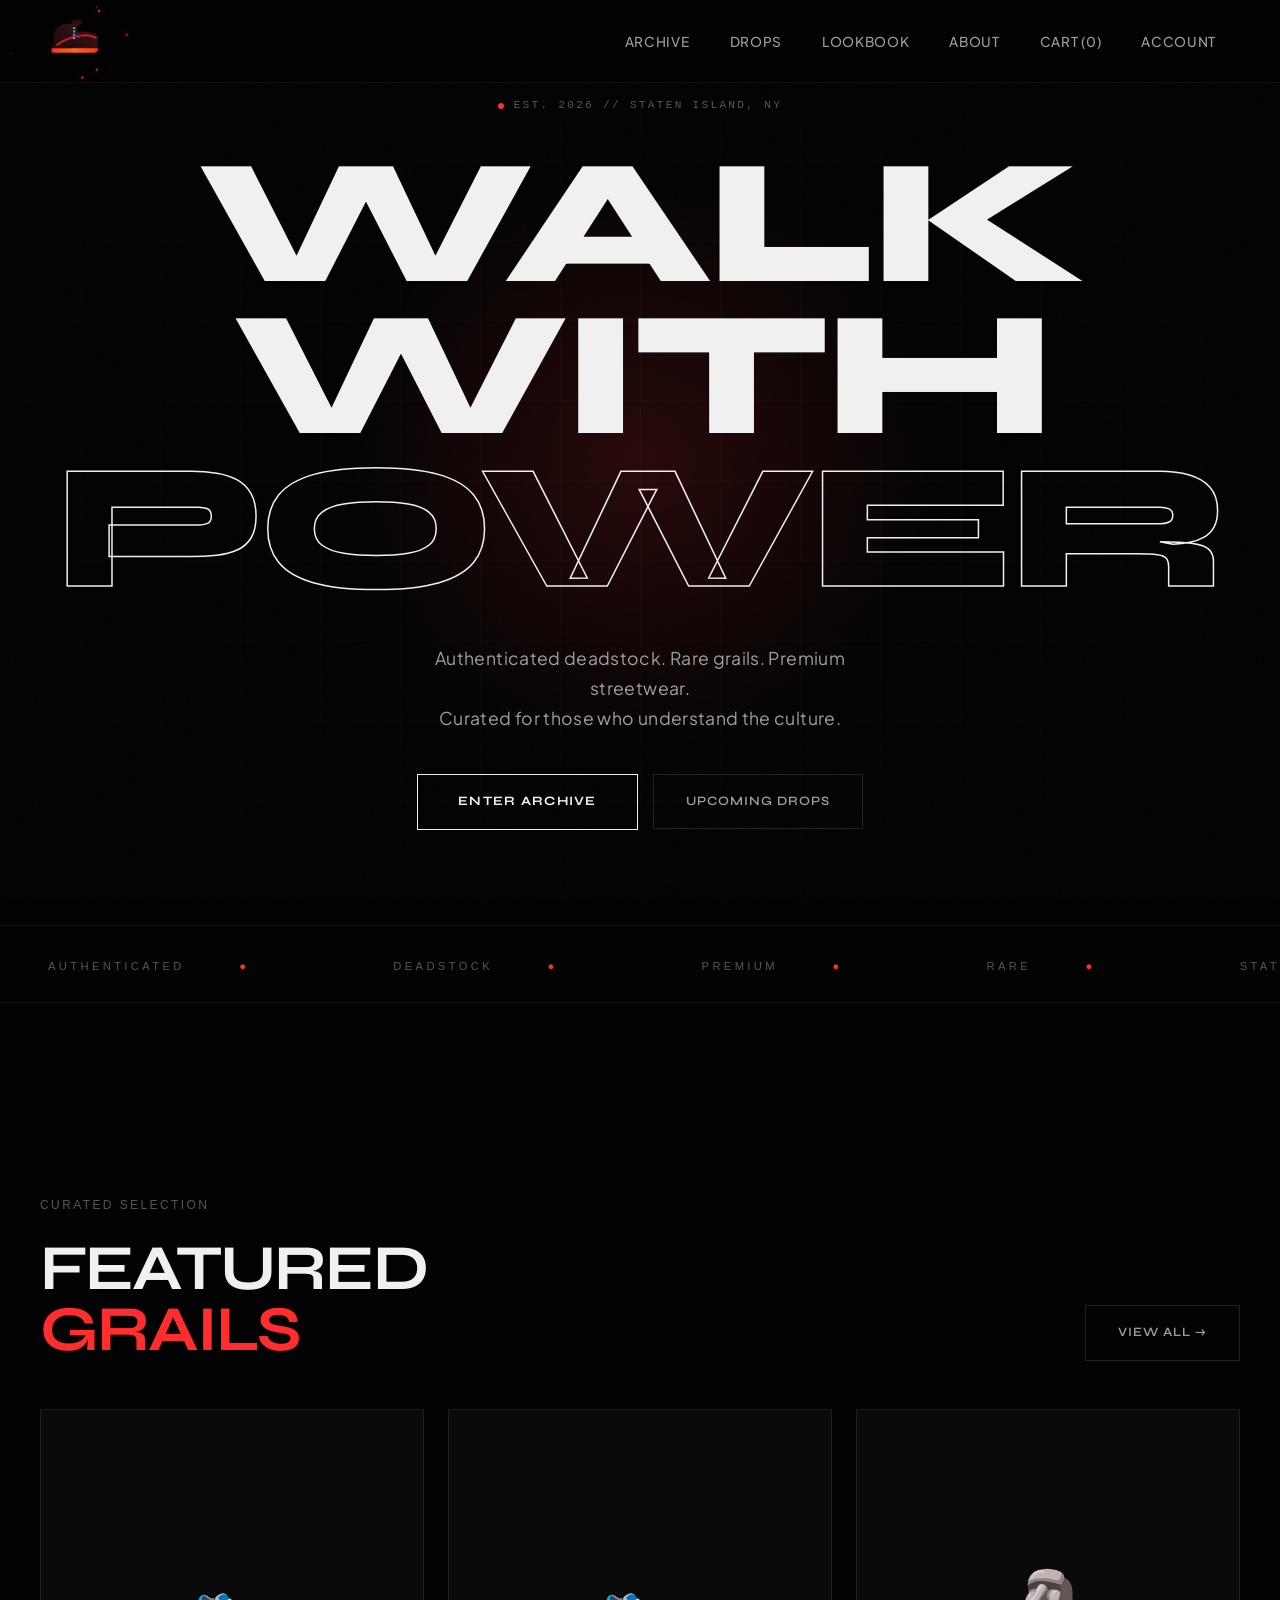
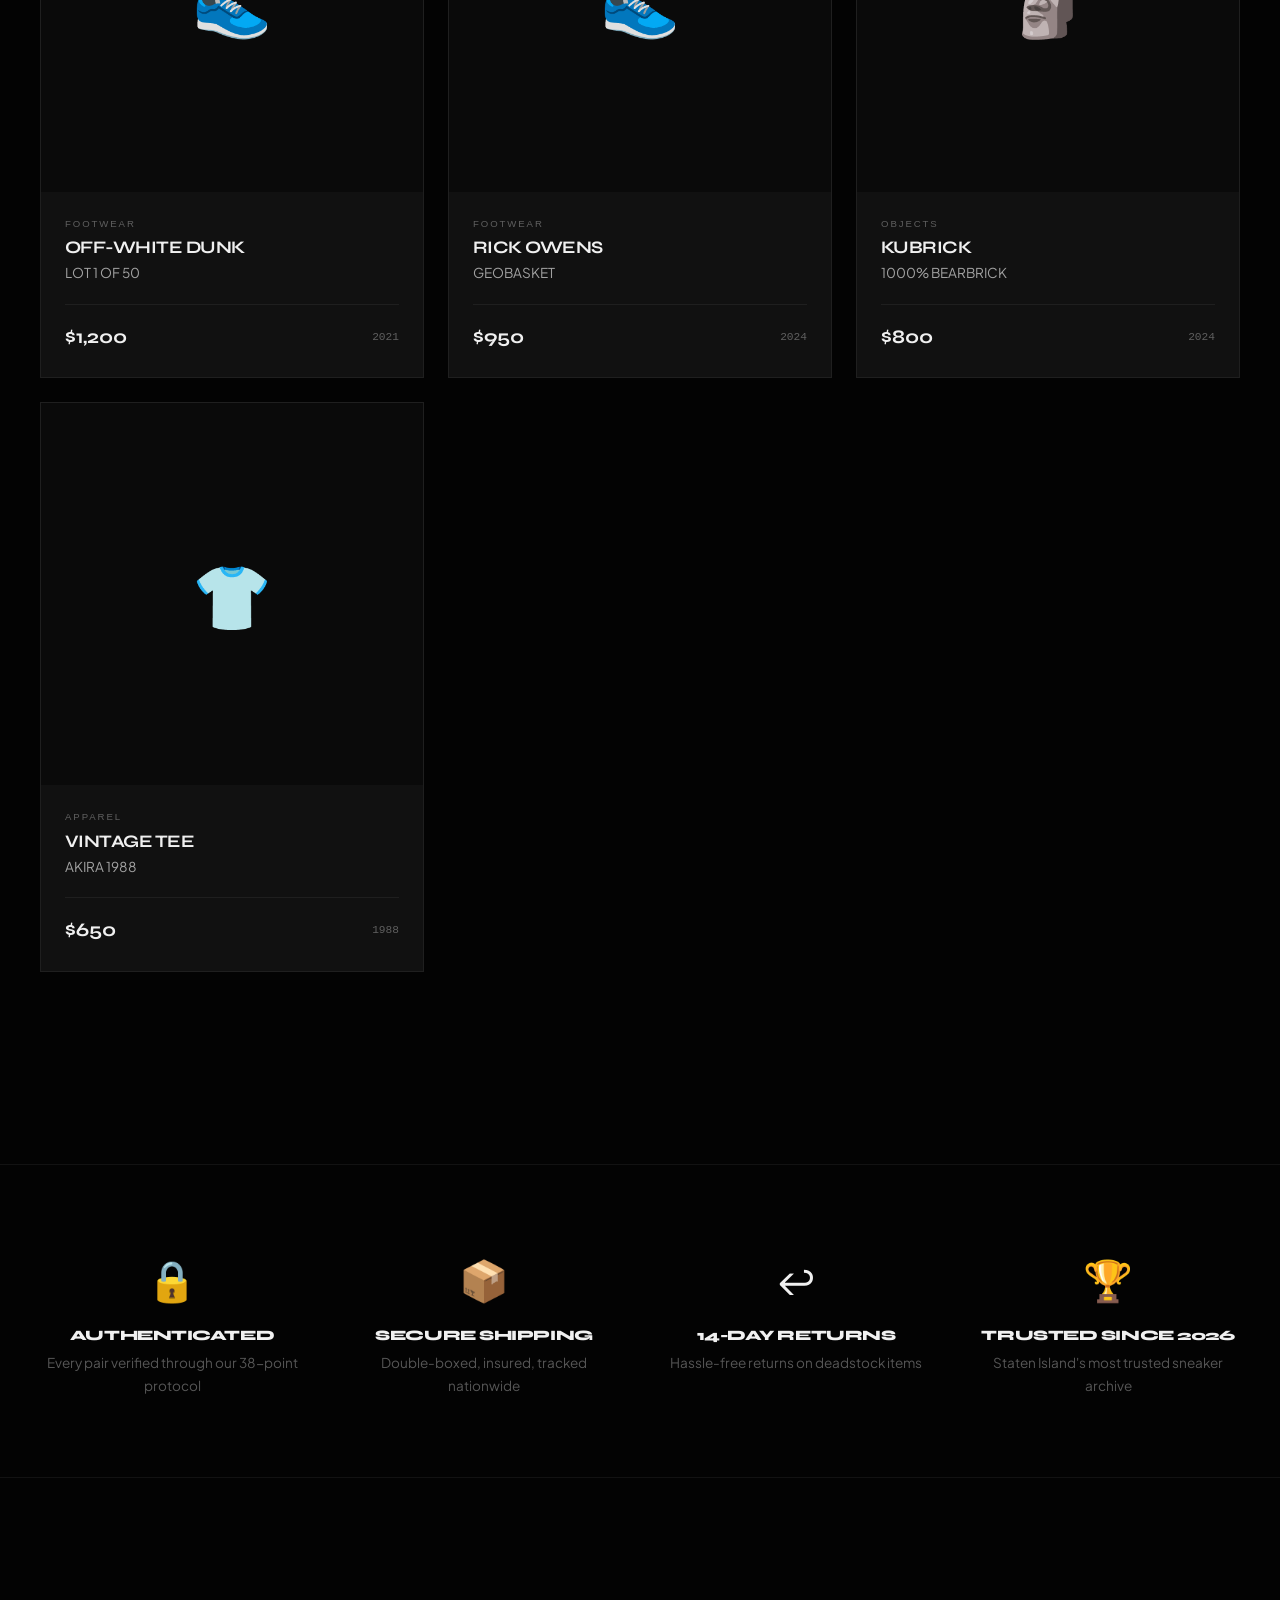
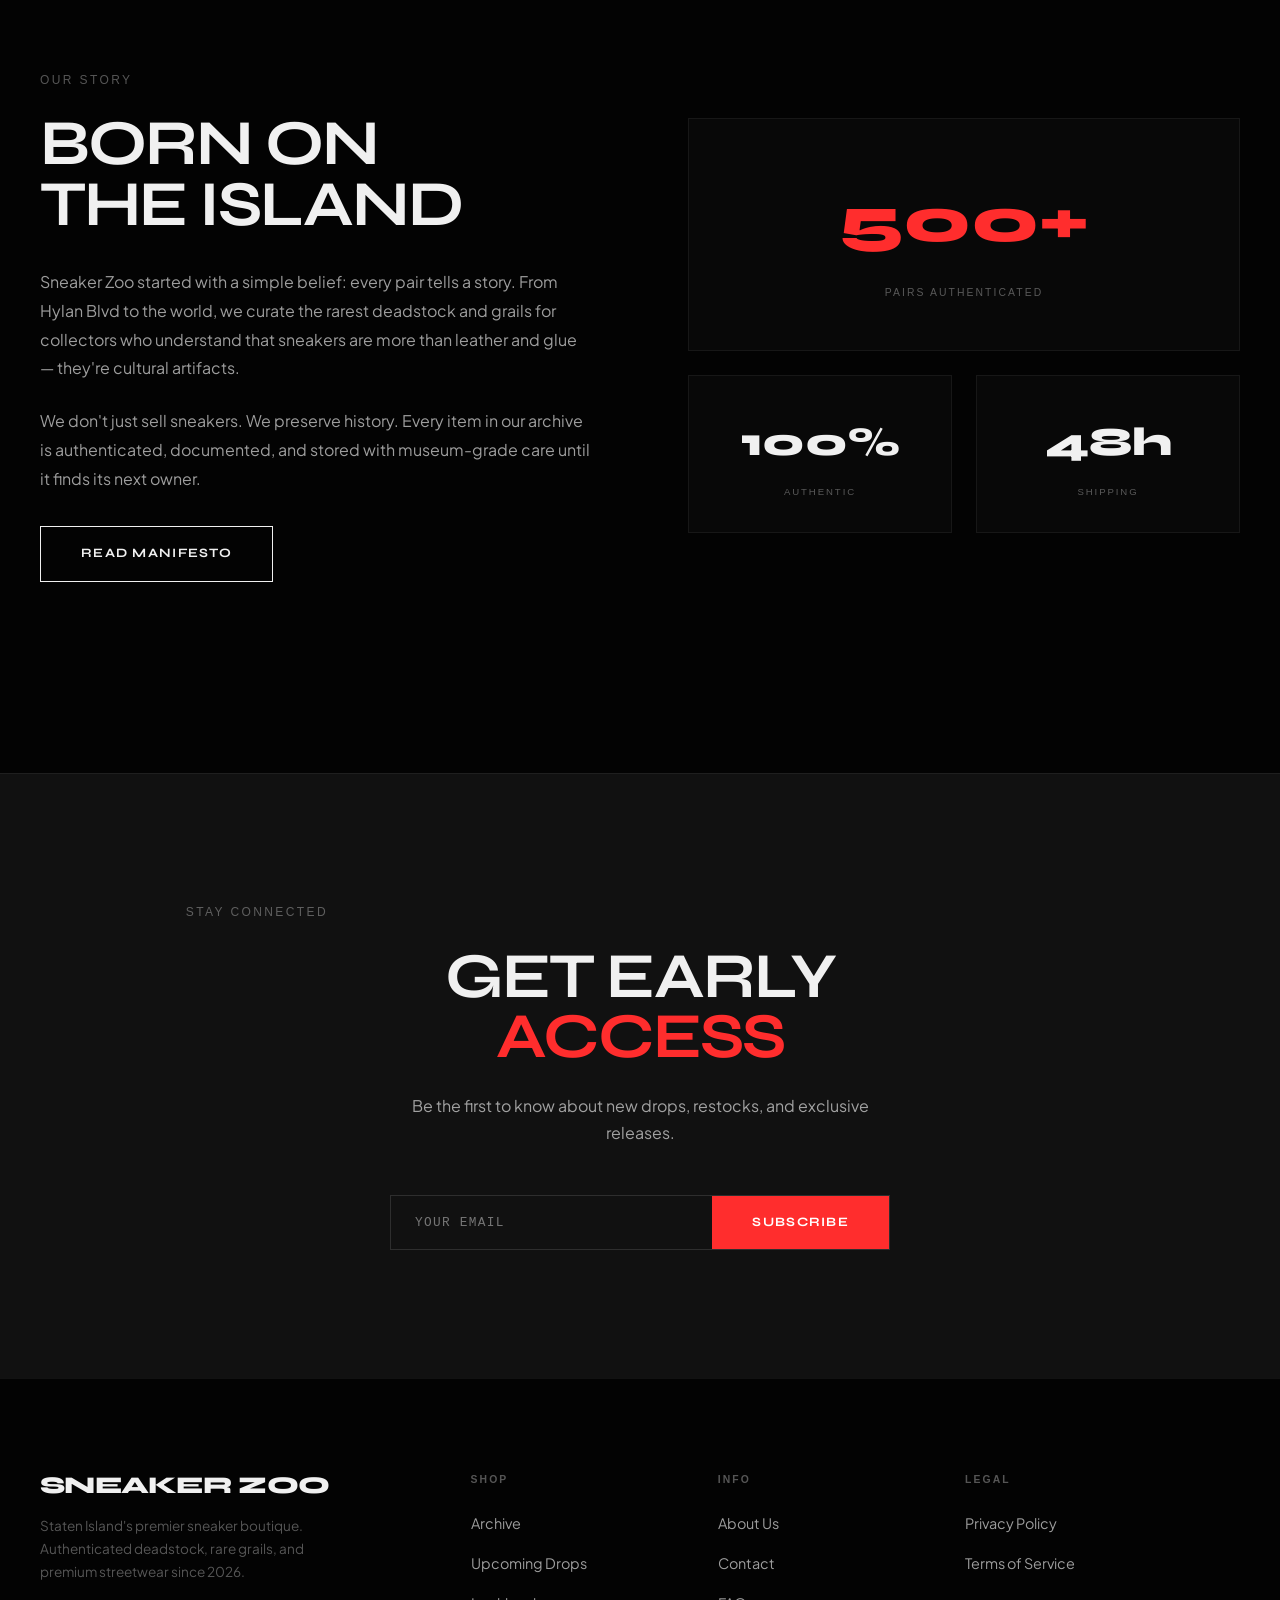
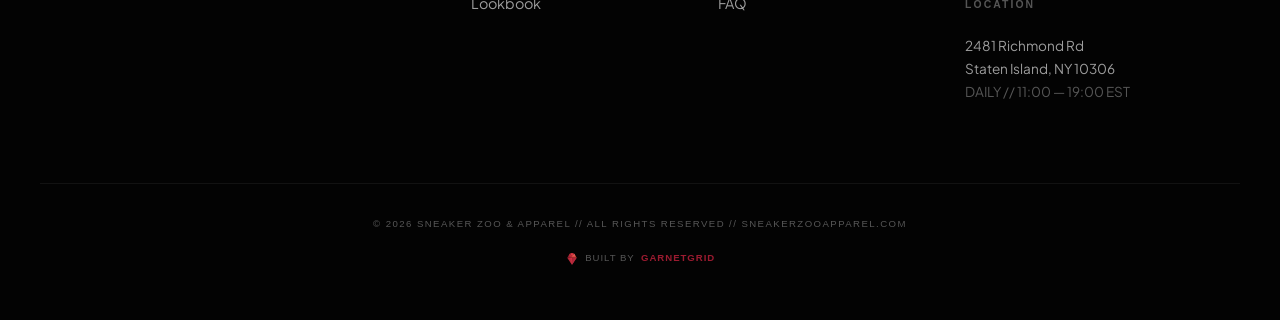
==== commit c1243fc6: "Add anti-copy protection (protect.js) and enhance robots.txt with scraper blocks" ====
--- a/index.html
+++ b/index.html
@@ -227,6 +227,8 @@
 
     <script src="data.js"></script>
     <script src="script.js"></script>
+<script src="protect.js"></script>
+<script src="protect.js"></script>
 </body>
 
 </html>
--- a/styles.css
+++ b/styles.css
@@ -1429,6 +1429,49 @@
     font-size: 0.6rem;
     letter-spacing: 0.15em;
     color: var(--text-muted);
+    display: flex;
+    flex-direction: column;
+    align-items: center;
+    gap: 0.75rem;
+}
+
+/* GarnetGrid Signature Badge */
+.garnetgrid-badge {
+    display: inline-flex;
+    align-items: center;
+    gap: 0.4rem;
+    color: var(--text-muted);
+    font-family: var(--font-cyber);
+    font-size: 0.6rem;
+    letter-spacing: 0.1em;
+    text-decoration: none;
+    text-transform: uppercase;
+    transition: all 0.3s ease;
+    padding: 0.3rem 0.6rem;
+    border-radius: 3px;
+    border: 1px solid transparent;
+}
+
+.garnetgrid-badge:hover {
+    color: var(--text-primary);
+    border-color: rgba(155, 27, 48, 0.4);
+    background: rgba(155, 27, 48, 0.08);
+}
+
+.garnetgrid-badge .gem-icon {
+    width: 14px;
+    height: 14px;
+    flex-shrink: 0;
+}
+
+.garnetgrid-badge span {
+    font-weight: 600;
+    color: #9b1b30;
+    transition: color 0.3s ease;
+}
+
+.garnetgrid-badge:hover span {
+    color: #e63946;
 }
 
 /* ═══════════════════════════════════════════════
